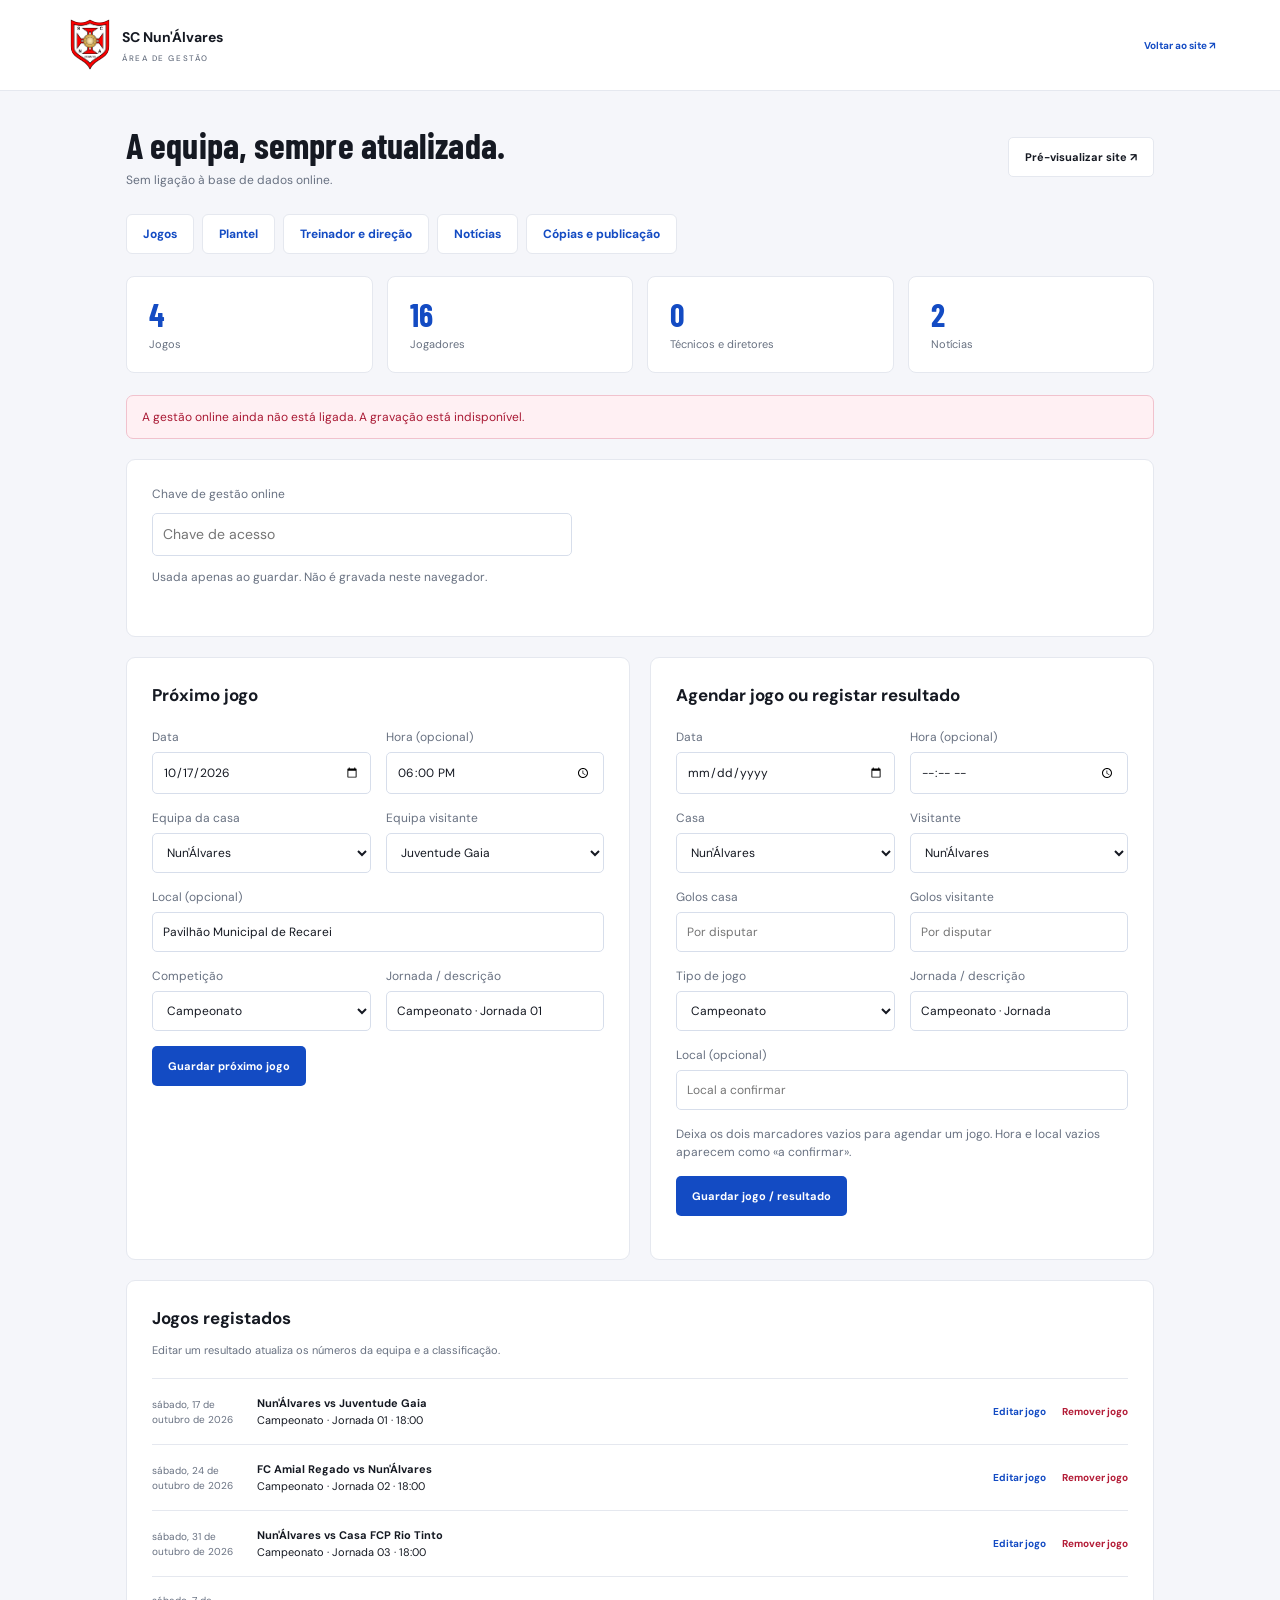
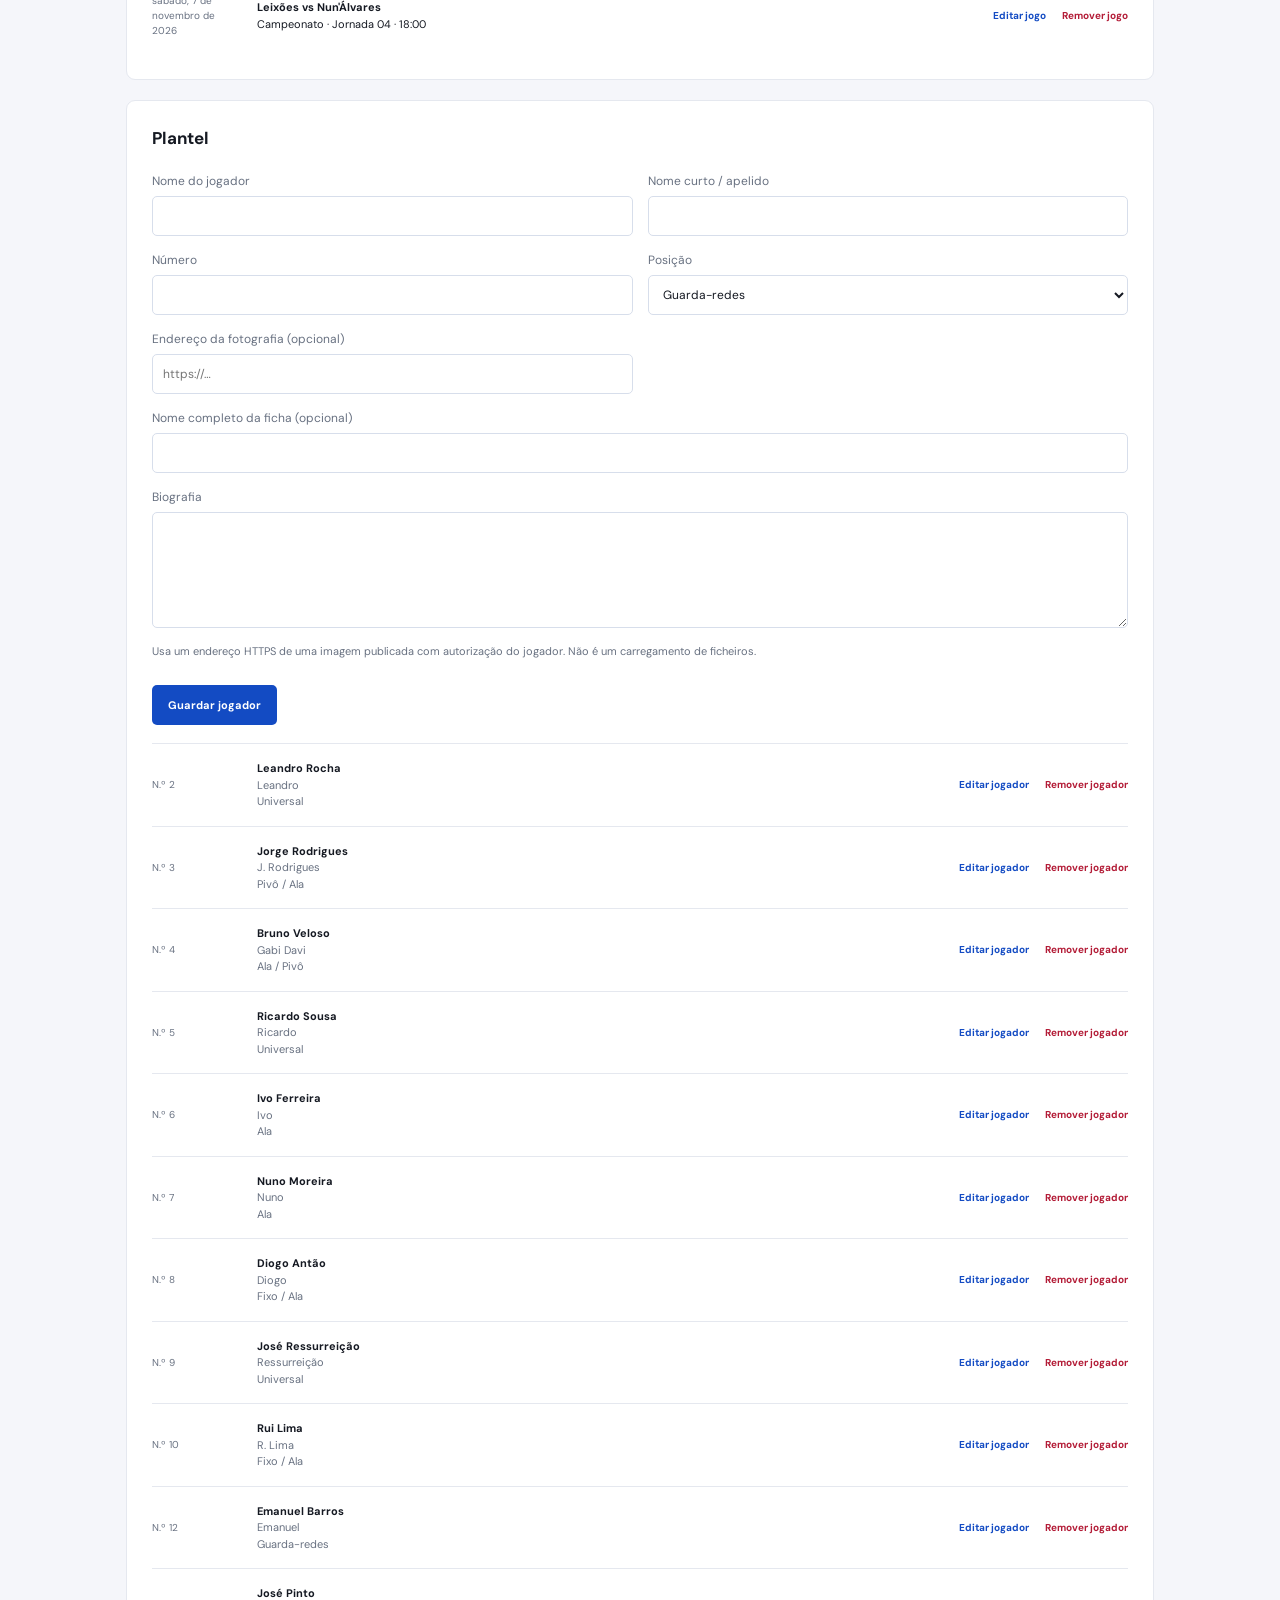
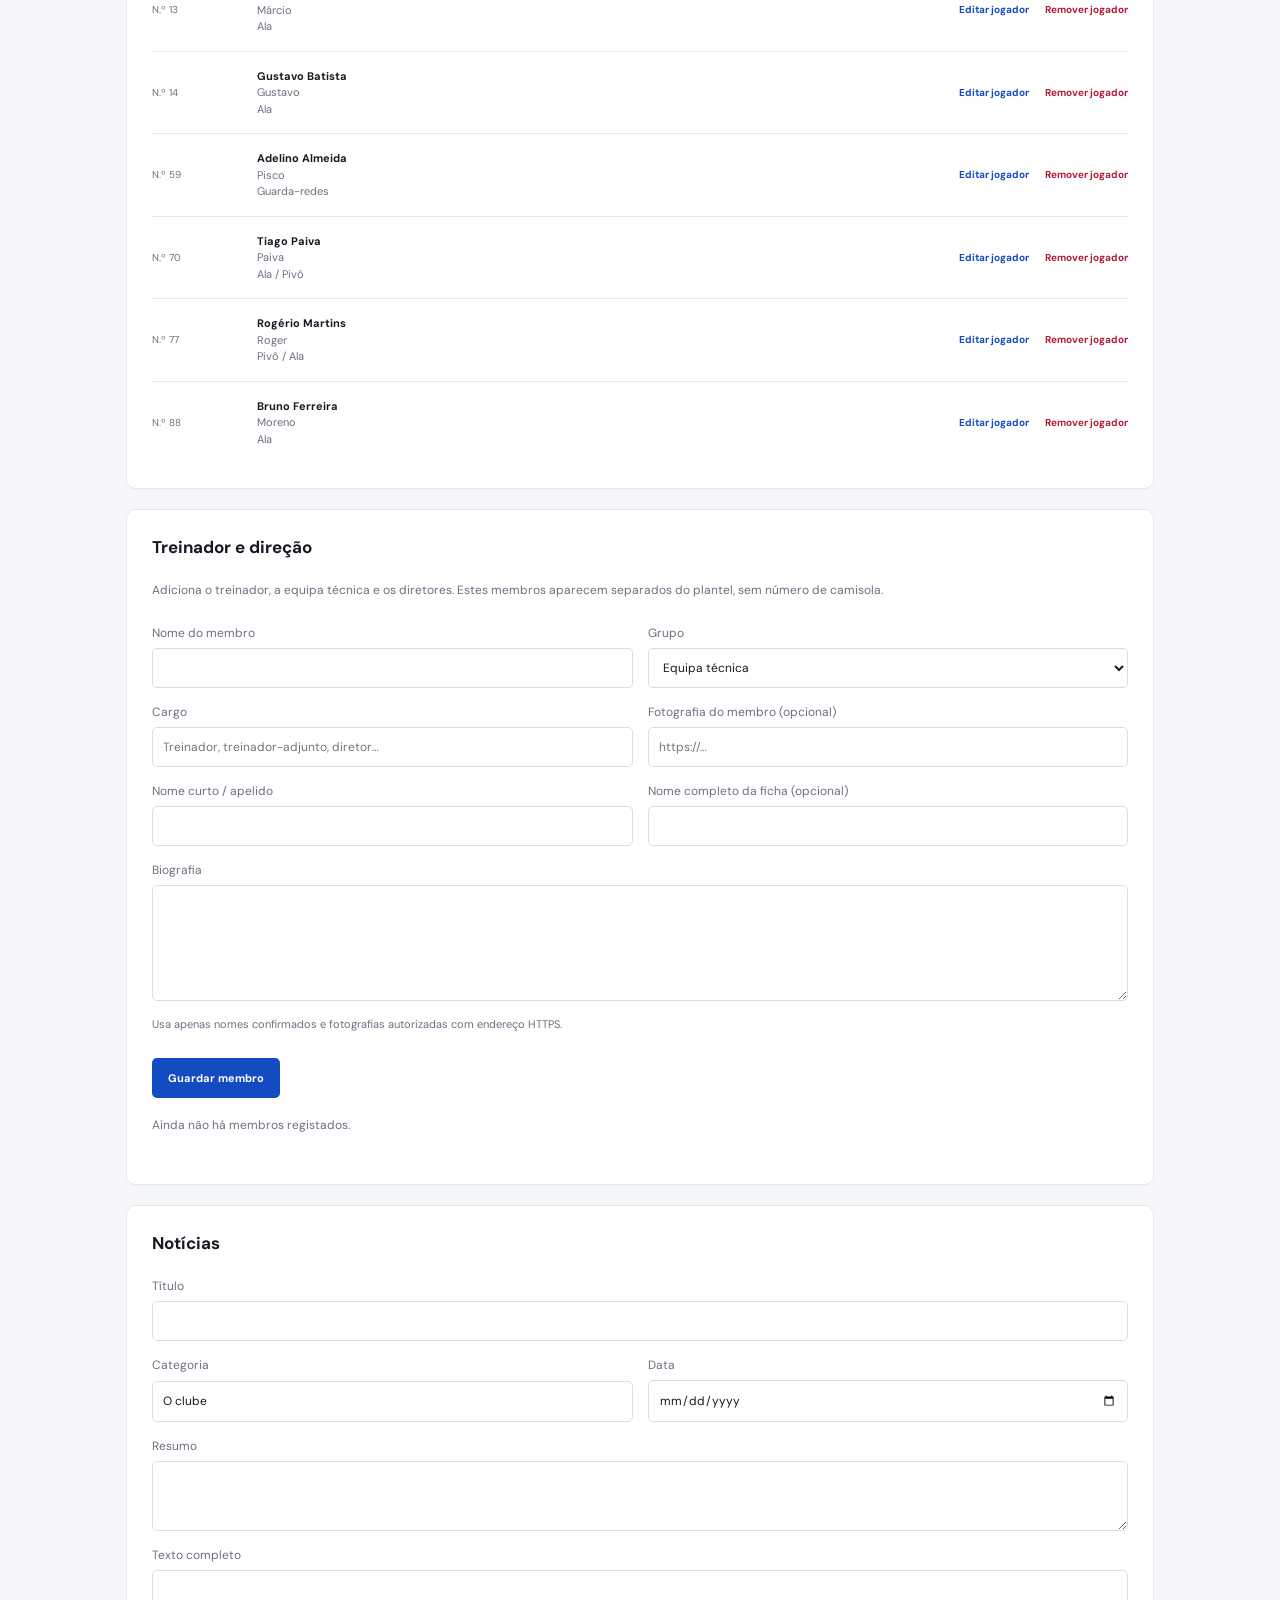
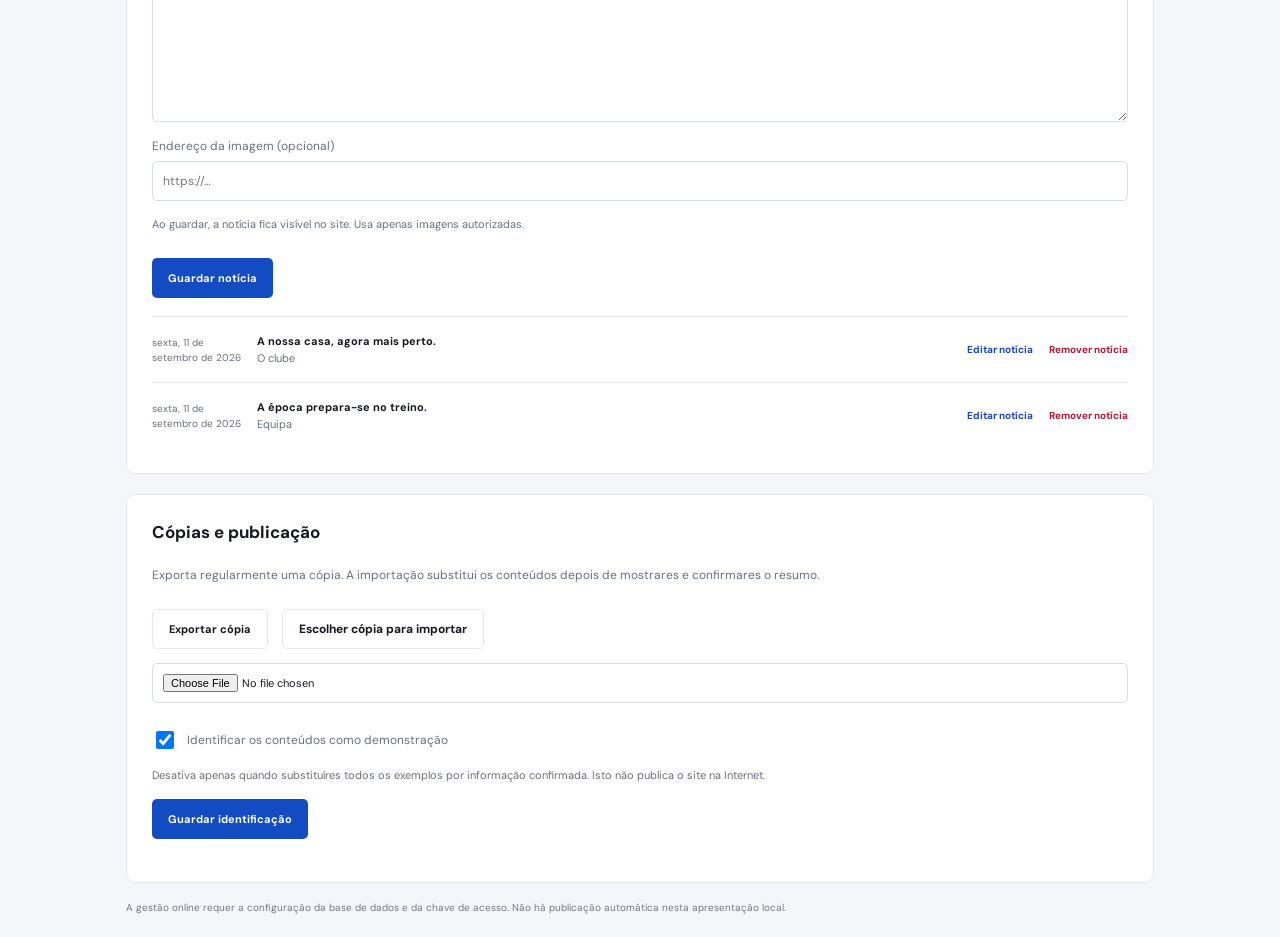
==== manage.html @ 427c1d12 "Use supplied official Nun'Alvares crest across the website" ====
<!doctype html>
<html lang="pt-PT">
<head><meta charset="utf-8"><meta name="viewport" content="width=device-width,initial-scale=1"><meta name="theme-color" content="#134bc3"><title>Gestão · SC Nun'Álvares</title><link rel="stylesheet" href="app.css"><link rel="stylesheet" href="admin-content.css"><script defer src="domain.js"></script><script defer src="data.js"></script><script defer src="admin-content.js"></script></head>
<body>
<header class="admin-header"><a class="brand" href="index.html"><img class="brand-emblem" src="emblema-nunalvares-oficial.png" width="700" height="946" alt=""><span>SC Nun'Álvares<small>ÁREA DE GESTÃO</small></span></a><a class="text-button" href="index.html">Voltar ao site ↗</a></header>
<main class="admin-main">
<div class="page-heading"><div><h1>A equipa, sempre atualizada.</h1><p id="mode-label">A carregar dados…</p></div><a class="button outline" href="index.html" target="_blank" rel="noopener">Pré-visualizar site ↗</a></div>
<nav class="admin-nav" aria-label="Secções da gestão"><a href="#games">Jogos</a><a href="#squad">Plantel</a><a href="#staff">Treinador e direção</a><a href="#news">Notícias</a><a href="#backups">Cópias e publicação</a></nav>
<div id="admin-summary" class="admin-summary" aria-label="Resumo dos conteúdos"></div>
<div id="status" role="status" hidden class="status-message"></div>
<button class="button outline" id="undo-change" hidden>Desfazer última alteração</button>
<div id="online-access" class="panel admin-card admin-wide" hidden><label for="admin-token">Chave de gestão online</label><input id="admin-token" type="password" autocomplete="off" placeholder="Chave de acesso"><p class="admin-lead">Usada apenas ao guardar. Não é gravada neste navegador.</p></div>
<div class="admin-grid" id="games">
<section class="panel admin-card"><h2>Próximo jogo</h2><form id="next-game-form">
<label>Data<input name="date" type="date" required></label><label>Hora (opcional)<input name="time" type="time"></label>
<label>Equipa da casa<select name="home" required></select></label><label>Equipa visitante<select name="away" required></select></label>
<label class="wide">Local (opcional)<input name="venue" maxlength="180" placeholder="Local a confirmar"></label>
<label>Competição<select name="kind"><option value="league">Campeonato</option><option value="friendly">Amigável</option><option value="training">Treino</option></select></label>
<label>Jornada / descrição<input name="competition" maxlength="120" required></label>
<button class="button wide" type="submit">Guardar próximo jogo</button>
</form></section>
<section class="panel admin-card"><h2 id="result-title">Agendar jogo ou registar resultado</h2><form id="result-form">
<label>Data<input name="date" type="date" required></label><label>Hora (opcional)<input name="time" type="time"></label>
<label>Casa<select name="home" required></select></label><label>Visitante<select name="away" required></select></label>
<label>Golos casa<input name="homeScore" type="number" min="0" max="999" step="1" placeholder="Por disputar"></label><label>Golos visitante<input name="awayScore" type="number" min="0" max="999" step="1" placeholder="Por disputar"></label>
<label>Tipo de jogo<select name="kind"><option value="league">Campeonato</option><option value="friendly">Amigável</option><option value="training">Treino</option></select></label>
<label>Jornada / descrição<input name="competition" value="Campeonato · Jornada" maxlength="120" required></label>
<label class="wide">Local (opcional)<input name="venue" maxlength="180" placeholder="Local a confirmar"></label>
<p class="wide admin-lead" style="margin:0">Deixa os dois marcadores vazios para agendar um jogo. Hora e local vazios aparecem como «a confirmar».</p>
<div class="wide"><button class="button" type="submit">Guardar jogo / resultado</button> <button class="text-button" id="cancel-edit" type="button" hidden>Cancelar edição</button></div>
</form></section>
</div>
<section class="panel admin-card admin-wide"><div class="card-head"><div><h2>Jogos registados</h2><p>Editar um resultado atualiza os números da equipa e a classificação.</p></div></div><div id="records"></div></section>
<section class="panel admin-card admin-wide" id="squad"><h2 id="player-title">Plantel</h2><form id="player-form"><label>Nome do jogador<input name="name" required maxlength="100"></label><label>Nome curto / apelido<input name="nickname" maxlength="100"></label><label>Número<input name="number" type="number" min="0" max="99" step="1" required></label><label>Posição<select name="position"><option>Guarda-redes</option><option>Fixo</option><option>Ala</option><option>Pivot</option><option>Universal</option><option>Fixo / Ala</option><option>Ala / Pivô</option><option>Pivô / Ala</option></select></label><label>Endereço da fotografia (opcional)<input name="photo" type="url" maxlength="2048" placeholder="https://…"></label><label class="wide">Nome completo da ficha (opcional)<input name="fullName" maxlength="100"></label><label class="wide">Biografia<textarea name="bio" rows="5" maxlength="15000"></textarea></label><p class="wide field-help">Usa um endereço HTTPS de uma imagem publicada com autorização do jogador. Não é um carregamento de ficheiros.</p><div class="wide form-actions"><button class="button" type="submit">Guardar jogador</button><button class="text-button" id="cancel-player" type="button" hidden>Cancelar edição</button></div></form><div id="player-records"></div></section>
<section class="panel admin-card admin-wide" id="staff"><h2 id="staff-title">Treinador e direção</h2><p class="admin-lead">Adiciona o treinador, a equipa técnica e os diretores. Estes membros aparecem separados do plantel, sem número de camisola.</p><form id="staff-form"><label>Nome do membro<input name="name" required maxlength="100"></label><label>Grupo<select name="group"><option value="technical">Equipa técnica</option><option value="directors">Direção</option></select></label><label>Cargo<input name="role" required maxlength="80" placeholder="Treinador, treinador-adjunto, diretor…"></label><label>Fotografia do membro (opcional)<input name="photo" type="url" maxlength="2048" placeholder="https://…"></label><label>Nome curto / apelido<input name="nickname" maxlength="100"></label><label>Nome completo da ficha (opcional)<input name="fullName" maxlength="100"></label><label class="wide">Biografia<textarea name="bio" rows="5" maxlength="15000"></textarea></label><p class="wide field-help">Usa apenas nomes confirmados e fotografias autorizadas com endereço HTTPS.</p><div class="wide form-actions"><button class="button" type="submit">Guardar membro</button><button class="text-button" id="cancel-staff" type="button" hidden>Cancelar edição</button></div></form><div id="staff-records"></div></section>
<section class="panel admin-card admin-wide" id="news"><h2 id="news-title">Notícias</h2><form id="news-form"><label class="wide">Título<input name="title" maxlength="160" required></label><label>Categoria<input name="category" maxlength="60" value="O clube" required></label><label>Data<input name="date" type="date" required></label><label class="wide">Resumo<textarea name="excerpt" rows="2" maxlength="400" required></textarea></label><label class="wide">Texto completo<textarea name="body" rows="7" maxlength="15000" required></textarea></label><label class="wide">Endereço da imagem (opcional)<input name="photo" type="url" maxlength="2048" placeholder="https://…"></label><p class="wide field-help">Ao guardar, a notícia fica visível no site. Usa apenas imagens autorizadas.</p><div class="wide form-actions"><button class="button" type="submit">Guardar notícia</button><button class="text-button" id="cancel-news" type="button" hidden>Cancelar edição</button></div></form><div id="news-records"></div></section>
<section class="panel admin-card admin-wide" id="backups"><h2>Cópias e publicação</h2><p class="admin-lead">Exporta regularmente uma cópia. A importação substitui os conteúdos depois de mostrares e confirmares o resumo.</p><div class="backup-actions"><button id="export-data" class="button outline">Exportar cópia</button><label class="button outline" for="import-data">Escolher cópia para importar</label><input id="import-data" type="file" accept=".json,application/json"></div><form id="settings-form"><label class="wide checkbox-field"><input name="demo" type="checkbox"> Identificar os conteúdos como demonstração</label><p class="wide field-help">Desativa apenas quando substituíres todos os exemplos por informação confirmada. Isto não publica o site na Internet.</p><button class="button" type="submit">Guardar identificação</button></form></section>
<p class="demo-note">A gestão online requer a configuração da base de dados e da chave de acesso. Não há publicação automática nesta apresentação local.</p>
</main>
<dialog id="confirm-dialog" aria-labelledby="confirm-title"><h2 id="confirm-title" class="dialog-title">Confirmar alteração</h2><p id="confirm-description" class="dialog-body"></p><div class="form-actions"><button class="button outline" id="confirm-cancel">Cancelar</button><button class="button red" id="confirm-accept">Confirmar</button></div></dialog>
</body></html>
---- app.css ----
@import url('https://fonts.googleapis.com/css2?family=Barlow+Condensed:wght@600;700;800&family=DM+Sans:wght@400;500;600;700&display=swap');
:root{--blue:#134bc3;--blue-dark:#0b3185;--red:#da243f;--black:#151922;--muted:#687181;--line:#e5e8ef;--bg:#f5f6fa;--white:#fff;--font:'DM Sans',Arial,sans-serif;--display:'Barlow Condensed','Arial Narrow',Impact,sans-serif}
*{box-sizing:border-box}body{margin:0;color:var(--black);background:var(--bg);font:14px/1.5 var(--font)}button,input,select,textarea{font:inherit}a{color:inherit;text-decoration:none}button{cursor:pointer;border:0}button:disabled{cursor:wait;opacity:.6}button:focus-visible,a:focus-visible,input:focus-visible,select:focus-visible,textarea:focus-visible,summary:focus-visible{outline:3px solid #5d92ff;outline-offset:4px}svg.icon{width:20px;height:20px;stroke:currentColor;stroke-width:1.65;fill:none;stroke-linecap:round;stroke-linejoin:round;flex:none}[data-icon]{display:inline-flex;vertical-align:middle}h1,h2,h3,p{margin:0}small{font-size:11px}[hidden]{display:none!important}.skip-link{position:fixed;top:-80px;left:20px;background:white;color:var(--blue);padding:15px;z-index:99}.skip-link:focus{top:12px}
.sidebar{width:225px;position:fixed;inset:0 auto 0 0;background:#101723;color:#aeb8cb;z-index:30;padding:30px 18px 20px;display:flex;flex-direction:column}.brand{display:flex;align-items:center;gap:12px;color:#fff;font-size:14px;font-weight:700;padding:0 6px}.brand small{display:block;font-size:8px;letter-spacing:1.55px;margin-top:4px;font-weight:500;color:#aeb8cb}.club-mark{display:flex;align-items:center;justify-content:center;position:relative;background:var(--blue);font:700 26px var(--display);color:#fff;width:43px;height:49px;border-radius:6px 6px 16px 6px;flex:none;letter-spacing:-1px}.club-mark>span{color:#ff4056;font-size:34px;position:absolute;bottom:-3px;right:4px}.sidebar-rule{height:1px;background:#29303e;margin:32px 7px 28px}.nav-caption,.eyebrow{font-size:10px;letter-spacing:1.7px;font-weight:700}.nav-caption{color:#77849a;padding-left:14px;margin-bottom:13px}.main-nav{display:grid;gap:5px}.main-nav a{display:flex;align-items:center;gap:13px;padding:12px 14px;border-radius:7px;font-size:12px;font-weight:500;position:relative}.main-nav a:hover{background:#202b3f;color:#fff}.main-nav a[aria-current=page]{background:#1b2c4f;color:#fff}.main-nav a[aria-current=page]:before{content:'';position:absolute;left:-18px;top:12px;bottom:12px;width:3px;background:#ef3650;border-radius:0 3px 3px 0}.main-nav a[aria-current=page] svg{color:#78a5ff}.season-block{border:1px solid #2c3545;border-radius:8px;margin:34px 7px 24px;padding:19px 17px;background:linear-gradient(130deg,#1d2a40,#121b2b)}.season-block .eyebrow{font-size:8px;letter-spacing:1px;color:#9eacc5}.season-block strong{display:block;color:#fff;font:700 37px var(--display);letter-spacing:1px;margin:6px 0}.season-block strong span{color:#e8304a}.season-status{font-size:10px;color:#a4b4cc}.sidebar-bottom{margin-top:auto;padding:0 12px}.sidebar-bottom a{display:flex;align-items:center;gap:10px;font-size:11px;color:#c0c9d8}.sidebar-bottom a>span:last-child{margin-left:auto}.sidebar-bottom small{display:block;margin-top:24px;color:#909aad;font-size:9px}.page-shell{margin-left:225px;min-width:0}.topbar{height:74px;background:#fff;border-bottom:1px solid var(--line);padding:0 36px;display:flex;justify-content:space-between;align-items:center;gap:12px}.topbar-left,.topbar-right{display:flex;align-items:center;gap:18px}.breadcrumb{color:var(--muted);font-size:11px}.breadcrumb>span{padding:0 12px;color:#8a96a8}.breadcrumb b{font-weight:500;color:var(--black)}.preview-pill{font-size:8px;letter-spacing:1px;color:#747d8e}.avatar{border-radius:50%;background:#f0f3fa;width:31px;height:31px;display:grid;place-items:center;color:var(--blue);font-size:10px;font-weight:700}.icon-button{height:36px;width:36px;display:inline-grid;place-items:center;background:transparent;color:var(--black);border-radius:6px}.icon-button:hover{background:#edf1f8}.mobile-menu{display:none}main{max-width:1600px;margin:0 auto;padding:30px 36px 22px;min-height:calc(100vh - 151px)}.page-heading{display:flex;justify-content:space-between;align-items:center;margin-bottom:25px;gap:16px}.page-heading h1{font:700 36px/1.1 var(--display);letter-spacing:.1px;margin-bottom:6px}.page-heading p{color:var(--muted);font-size:12px}.season-badge{font-size:10px;background:#fff;border:1px solid var(--line);border-radius:5px;padding:9px 12px;display:flex;gap:8px;align-items:center;white-space:nowrap}.season-badge svg{width:14px;height:14px}.button{display:inline-flex;align-items:center;justify-content:center;gap:12px;min-height:40px;padding:10px 16px;border-radius:5px;font-size:11px;font-weight:700;background:var(--blue);color:white}.button:hover{background:#0a399f}.button.red{background:var(--red)}.button.red:hover{background:#b91631}.button.white{background:#fff;color:var(--blue)}.button.outline{background:#fff;color:var(--black);border:1px solid var(--line)}.button svg{width:16px;height:16px}.text-button{font-size:10px;font-weight:700;display:inline-flex;align-items:center;gap:7px;color:var(--blue);background:transparent;padding:5px 0}.text-button:hover{text-decoration:underline}.text-button svg{width:14px;height:14px}
.hero-grid{display:grid;grid-template-columns:minmax(0,1.65fr) minmax(275px,1fr);gap:22px}.hero{position:relative;background:var(--blue);border-radius:10px;color:white;min-height:318px;overflow:hidden;isolation:isolate;padding:29px 30px;display:flex;flex-direction:column;align-items:flex-start;justify-content:space-between}.hero:after{content:'';width:145px;height:370px;background:#ffffff06;transform:rotate(27deg);position:absolute;top:-30px;right:125px;z-index:-1}.hero-label{display:flex;align-items:center;gap:7px;font-size:8px;letter-spacing:1.5px;color:#e1eaff}.hero-label:before{content:'';display:block;height:5px;width:5px;border-radius:50%;background:#fff}.hero h2{font:800 clamp(44px,4.5vw,65px)/.97 var(--display);letter-spacing:.3px;text-transform:uppercase;margin:22px 0 11px;max-width:380px}.hero p{font-size:11px;line-height:1.7;color:#d8e6ff;max-width:225px;margin-bottom:23px}.hero img{position:absolute;right:-82px;bottom:-4px;width:70%;max-width:450px;z-index:-1;opacity:.97}.hero-bottom{width:100%;display:flex;align-items:end;justify-content:space-between}.hero-bottom>span{font-size:9px;letter-spacing:3px;color:#cadcff}.panel{background:#fff;border:1px solid var(--line);border-radius:9px;min-width:0;overflow:hidden}.panel-header{display:flex;align-items:center;justify-content:space-between;padding:20px 22px 14px;gap:10px}.panel-header h2{font-size:13px;font-weight:700}.panel-header .eyebrow{font-size:9px}.match-panel{display:flex;flex-direction:column;border-top:3px solid var(--red)}.match-label{color:var(--red);font-size:9px;font-weight:700;letter-spacing:1.1px;display:flex;gap:7px;align-items:center}.match-label:before{content:'';display:block;width:5px;height:5px;background:var(--red);border-radius:50%}.tag{border-radius:4px;background:#f3f5fa;font-size:9px;color:#677184;padding:4px 7px;white-space:nowrap}.tag.red{background:#fff0f2;color:#b92138}.match-date{text-align:center;font-size:11px;color:#717c8f;margin:7px 0 15px}.match-sides{display:grid;grid-template-columns:1fr 50px 1fr;gap:7px;text-align:center;padding:0 18px;align-items:center}.team-badge{display:inline-grid;place-items:center;width:47px;height:53px;border-radius:7px 7px 19px 7px;background:#eef3ff;color:var(--blue);font:700 20px var(--display);margin-bottom:9px;border:1px solid #dce5fa}.team-badge.own{background:var(--blue);color:white;border:0;border-bottom:4px solid var(--red)}.team-name{display:block;font-size:11px;font-weight:700;line-height:1.4;min-height:30px}.team-side{font-size:8px;color:#747f92;letter-spacing:1px}.kickoff strong{font:600 29px var(--display)}.kickoff small{display:block;font-size:8px;color:#747f92;letter-spacing:1px}.venue{display:flex;align-items:center;justify-content:center;gap:5px;font-size:9px;color:var(--muted);margin:15px 10px}.venue svg{width:12px;height:12px}.match-action{display:block;text-align:center;padding:11px;background:#f9fafc;border-top:1px solid var(--line);font-size:10px;font-weight:700;color:var(--blue);margin-top:auto}.match-action:hover{background:#edf3ff}
.stat-grid{display:grid;grid-template-columns:repeat(4,minmax(0,1fr));gap:16px;margin:22px 0}.stat{display:flex;align-items:center;gap:14px;padding:18px 20px;background:white;border:1px solid var(--line);border-radius:8px}.stat-icon{width:36px;height:36px;border-radius:8px;background:#eef3ff;display:grid;place-items:center;color:var(--blue)}.stat:last-child .stat-icon{color:var(--red);background:#fff0f3}.stat b{font:600 27px/1 var(--display)}.stat small{display:block;color:var(--muted);font-size:10px;margin-top:5px}.overview-grid{display:grid;grid-template-columns:minmax(0,1.25fr) minmax(300px,1fr);gap:22px}.fixture-row{display:grid;grid-template-columns:44px 1fr auto;align-items:center;gap:15px;margin:0 22px;padding:16px 0;border-top:1px solid #edf0f5}.date-tile{background:#f5f7fb;border-radius:5px;text-align:center;padding:5px 0}.date-tile b{display:block;font:600 21px/1.1 var(--display)}.date-tile small{font-size:8px;color:var(--muted);text-transform:uppercase}.fixture-title{font-size:11px;font-weight:700;line-height:1.5}.fixture-meta{color:var(--muted);font-size:9px;margin-top:4px}.fixture-score{font:600 21px var(--display);white-space:nowrap}.fixture-arrow{color:var(--muted);background:transparent;border-radius:4px;min-height:32px;min-width:28px}.fixture-arrow:hover{color:var(--blue);background:#edf3ff}.panel-note{padding:10px 22px 16px;font-size:9px;color:#707b8f}.table-wrap{overflow:auto;max-width:100%}table{border-collapse:collapse;width:100%;white-space:nowrap;font-size:11px;text-align:center}th{font-size:8px;letter-spacing:.8px;color:#707a8b;background:#fbfcfe;font-weight:600;padding:10px}td{padding:13px 10px;border-top:1px solid #edf0f5}td:first-child,th:first-child{padding-left:22px;width:45px}td:last-child,th:last-child{padding-right:22px}td:nth-child(2),th:nth-child(2){text-align:left}td:nth-child(2){font-weight:500;white-space:normal;min-width:155px}tr.own-row{background:#edf3ff;color:#123f9c}.own-row td:first-child{box-shadow:inset 3px 0 var(--blue)}.points{font-weight:700}.standings-full table{min-width:640px}.rank-note{font-size:10px;color:var(--muted);padding:18px 22px;border-top:1px solid var(--line)}.lower-grid{margin-top:22px;display:grid;grid-template-columns:1.25fr 1fr;gap:22px}.training-card{background:#151d2c;color:white;display:flex;justify-content:space-between;align-items:center;padding:23px;border-radius:9px;gap:20px}.training-card .eyebrow{color:#9eacc4;font-size:8px}.training-card h2{font:600 25px var(--display);margin:6px 0 3px}.training-card p{font-size:10px;color:#b5bfd0}.training-card a{color:#fff;flex:none}.social-card{background:#fff;border:1px solid var(--line);border-radius:9px;padding:21px;display:flex;align-items:center;justify-content:space-between;gap:10px}.social-card h2{font-size:12px;margin-bottom:5px}.social-card p{font-size:10px;color:var(--muted)}.social-links{display:flex;gap:7px}.social-links a{width:33px;height:33px;background:#f1f4fa;display:grid;place-items:center;border-radius:50%;font-weight:700;color:var(--blue)}.social-links a:hover{background:var(--blue);color:white}.demo-note{font-size:10px;color:#707b8f;padding:17px 0 0}.site-footer{margin:0 36px;border-top:1px solid var(--line);display:flex;gap:16px;justify-content:space-between;padding:23px 0;font-size:9px;color:#737e90}.footer-year{margin-left:8px}
.toolbar{display:flex;align-items:center;justify-content:space-between;gap:15px;margin-bottom:20px;flex-wrap:wrap}.filter-tabs{display:flex;gap:4px;background:#e9edf5;border-radius:7px;padding:4px}.filter-tabs button{color:#667187;font-size:11px;padding:8px 13px;background:transparent;border-radius:5px}.filter-tabs button[aria-pressed=true]{background:#fff;color:var(--blue);box-shadow:0 2px 5px #21365a0d;font-weight:700}.search-field{border:1px solid var(--line);border-radius:6px;background:#fff;padding:9px 12px;min-width:200px;color:var(--black)}.search-field::placeholder{color:#78869b}.game-list{display:grid;gap:12px}.game-list .fixture-row{border:1px solid var(--line);background:#fff;border-radius:8px;margin:0;padding:20px 22px;grid-template-columns:45px 1fr auto 30px}.empty-state{padding:45px 25px;text-align:center;color:var(--muted)}.empty-state .icon{width:32px;height:32px;margin-bottom:12px;color:#8295b7}.empty-state h2,.empty-state h3{font-size:15px;color:var(--black);margin-bottom:8px}.empty-state p{font-size:12px;max-width:420px;margin:auto}.empty-state .button{margin-top:20px}.content-grid{display:grid;grid-template-columns:1.4fr 1fr;gap:22px}.story-panel{padding:30px}.story-panel h2{font:700 40px/1.1 var(--display);margin:12px 0 18px}.story-panel p{color:var(--muted);font-size:13px;margin-bottom:15px;line-height:1.8}.club-stripe{height:7px;background:linear-gradient(90deg,var(--blue) 0 45%,white 45% 65%,var(--red) 65% 85%,#151922 85%)}.schedule-item{display:flex;justify-content:space-between;padding:20px 22px;border-top:1px solid var(--line)}.schedule-item b{font:600 25px var(--display);color:var(--blue)}.schedule-item span{font-size:12px}.schedule-item small{display:block;color:var(--muted);margin-top:3px}.partner-grid{display:grid;grid-template-columns:repeat(4,1fr);gap:12px;margin-top:18px}.partner{border:1px solid var(--line);border-radius:7px;background:#fff;padding:26px 14px;text-align:center;font-size:12px;font-weight:700;color:#626d80}.section-title{font-size:17px;margin:32px 0 10px}.news-grid,.players-grid{display:grid;grid-template-columns:repeat(3,1fr);gap:18px}.news-card{padding:23px;display:flex;flex-direction:column;align-items:start}.news-card h2{font:600 27px/1.15 var(--display);margin:17px 0 10px}.news-card p{font-size:12px;color:var(--muted);margin-bottom:25px}.news-card .text-button{margin-top:auto}.news-card time{font-size:9px;color:var(--muted);margin-top:15px}.player-card{padding:25px;background:white;border:1px solid var(--line);border-radius:8px}.player-number{display:block;color:var(--blue);font:700 62px var(--display);border-bottom:3px solid var(--red);margin-bottom:15px}.player-card h2{font-size:16px}.player-card p{color:var(--muted);font-size:11px;margin-top:5px}.position-list{display:grid;grid-template-columns:repeat(4,1fr);gap:12px}.position{border:1px solid var(--line);border-radius:7px;background:#fff;padding:21px}.position b{font:600 22px var(--display)}.position span{display:block;font-size:10px;color:var(--muted);margin-top:8px}
dialog{border:0;border-radius:12px;padding:35px;width:min(540px,calc(100% - 32px));box-shadow:0 20px 80px #081f5540;color:var(--black)}dialog::backdrop{background:#09132a99;backdrop-filter:blur(3px)}.dialog-close{position:absolute;right:13px;top:12px;font-size:25px}.dialog-eyebrow{color:var(--red);font-size:10px;letter-spacing:1px;margin-top:7px}.dialog-title{font:600 35px/1.1 var(--display);margin:16px 0}.dialog-body{font-size:13px;color:var(--muted);line-height:1.8;white-space:pre-line}.dialog-meta{margin:24px 0;display:grid;gap:9px;color:var(--muted);font-size:12px}.toast{position:fixed;bottom:25px;left:50%;transform:translateX(-50%);background:#151922;color:#fff;box-shadow:0 6px 30px #0003;padding:12px 20px;border-radius:7px;z-index:100;font-size:12px;max-width:90vw}.loading{color:var(--muted);padding:40px}.menu-backdrop{position:fixed;inset:0;background:#06152b88;z-index:25}
.admin-header{background:white;border-bottom:1px solid var(--line);padding:18px 5vw;display:flex;align-items:center;justify-content:space-between}.admin-header .brand{color:var(--black)}.admin-main{max-width:1100px;padding-top:34px}.admin-lead{font-size:12px;color:var(--muted);margin:12px 0 25px}.admin-grid{display:grid;grid-template-columns:1fr 1fr;gap:20px}.admin-card{padding:25px}.admin-card h2{font-size:17px;margin-bottom:20px}.admin-card form{display:grid;grid-template-columns:1fr 1fr;gap:15px}.admin-card label{font-size:10px;color:var(--muted);display:grid;gap:6px}.admin-card input,.admin-card select{width:100%;min-width:0;padding:10px;border:1px solid #d7deeb;border-radius:5px;background:white;color:var(--black)}.admin-card .wide{grid-column:1/-1}.admin-card button[type=submit]{justify-self:start}.admin-wide{margin-top:20px}.card-head{display:flex;justify-content:space-between;gap:20px;align-items:start}.card-head p{font-size:11px;color:var(--muted);margin-top:-10px;margin-bottom:20px}.record{display:grid;grid-template-columns:90px 1fr auto;gap:15px;align-items:center;border-top:1px solid var(--line);padding:16px 0;font-size:11px}.record-date{color:var(--muted);font-size:10px}.delete-record{padding:8px 10px;border-radius:4px;color:#b31c37;background:#fff0f3;font-size:10px}.status-message{padding:12px 15px;border:1px solid #cad9f7;background:#edf3ff;color:#123f9c;border-radius:7px;font-size:12px;margin-bottom:20px}.status-message.error{background:#fff0f3;border-color:#f1c2cd;color:#a91934}
@media(min-width:1650px){.hero h2{font-size:76px}.hero{min-height:345px}}
@media(max-width:1180px){.sidebar{width:204px;padding-left:14px;padding-right:14px}.page-shell{margin-left:204px}main{padding:25px}.topbar{padding:0 25px}.site-footer{margin:0 25px}.hero-grid{gap:17px;grid-template-columns:minmax(0,1.4fr) minmax(265px,1fr)}.hero{padding:25px}.hero h2{font-size:52px}.hero img{width:79%;right:-94px;bottom:10px;opacity:.65}.overview-grid,.lower-grid{grid-template-columns:1fr 1fr;gap:17px}.stat{padding:15px 12px;gap:10px}.stat-icon{width:29px;height:29px}.hero-bottom>span{display:none}.training-card{padding:19px;gap:10px}.training-card h2{font-size:22px}.social-card{flex-wrap:wrap}.brand{gap:8px;font-size:12px}.partner-grid{grid-template-columns:repeat(3,1fr)}}
@media(max-width:980px){.hero-grid{grid-template-columns:1fr}.hero{min-height:290px}.hero h2{font-size:60px}.hero img{opacity:1;right:0;width:58%;max-width:400px;bottom:-15px}.hero-bottom>span{display:inline}.match-panel .match-sides{max-width:480px;width:100%;margin:0 auto}.match-panel .team-name{min-height:0}.match-panel .match-date{margin-top:0}.overview-grid,.lower-grid{grid-template-columns:1fr}.stat-grid{grid-template-columns:repeat(2,1fr)}.match-sides{grid-template-columns:1fr 70px 1fr}.news-grid,.players-grid{grid-template-columns:1fr 1fr}.position-list{grid-template-columns:1fr 1fr}.content-grid{grid-template-columns:1fr}.site-footer>span:nth-child(2){display:none}}
@media(max-width:720px){.sidebar{transform:translateX(-100%);transition:transform .18s ease;width:245px;padding:25px 20px}.sidebar.is-open{transform:translateX(0)}.page-shell{margin-left:0}.mobile-menu{display:inline-grid}.topbar{height:62px;padding:0 16px}.topbar-left{gap:8px}.topbar-right{gap:10px}.breadcrumb{font-size:10px}.breadcrumb>span{padding:0 6px}.preview-pill{font-size:6px;letter-spacing:.5px;max-width:80px;text-align:right}.avatar{width:28px;height:28px}.page-heading{margin-bottom:20px}.page-heading h1{font-size:31px}.page-heading p{font-size:11px;max-width:225px}.season-badge{padding:8px;font-size:9px}main{padding:24px 16px}.hero{min-height:300px;padding:25px}.hero h2{font-size:57px;max-width:230px;position:relative}.hero img{width:280px;right:-110px;bottom:4px;opacity:.63}.hero p{font-size:11px;max-width:215px}.hero-bottom>span{font-size:7px;letter-spacing:2px}.hero-label{font-size:7px;letter-spacing:1.2px}.hero-grid{gap:16px}.stat-grid{gap:10px;margin:16px 0}.stat{padding:15px}.stat b{font-size:25px}.stat small{font-size:9px}.overview-grid,.lower-grid{gap:16px}.panel-header{padding:18px 18px 13px}.fixture-row{margin:0 18px;gap:12px}.fixture-title{font-size:10px}.fixture-meta{font-size:9px}.training-card{padding:21px}.site-footer{margin:0 16px;padding:20px 0;font-size:8px}.news-grid,.players-grid{grid-template-columns:1fr}.toolbar{align-items:stretch;gap:12px}.filter-tabs{width:100%;overflow:auto}.filter-tabs button{flex:1;font-size:10px;white-space:nowrap;padding:9px 10px}.search-field{width:100%}.game-list .fixture-row{padding:17px 14px;grid-template-columns:38px 1fr auto 22px;gap:10px}.game-list .fixture-title{font-size:11px}.fixture-score{font-size:18px}.partner-grid{grid-template-columns:1fr 1fr}.story-panel{padding:25px}.story-panel h2{font-size:34px}.admin-header{padding:17px}.admin-grid{grid-template-columns:1fr}.admin-main{padding:25px 16px}.admin-card{padding:20px}.card-head{flex-wrap:wrap}.record{grid-template-columns:1fr auto;gap:8px}.record-date{grid-column:1/-1}.admin-header .brand{font-size:12px}.admin-header>a:last-child{font-size:10px}}
@media(prefers-reduced-motion:reduce){*,*:before,*:after{scroll-behavior:auto!important;transition:none!important}}
@media(max-width:720px){.hero>div:first-child{width:100%}.hero h2{font-size:44px;max-width:none;line-height:1.02}.hero img{opacity:.35}.hero{min-height:305px}.sidebar{overflow-y:auto}.season-block{flex-shrink:0}}
 .sr-only{position:absolute;width:1px;height:1px;padding:0;margin:-1px;overflow:hidden;clip:rect(0,0,0,0);white-space:nowrap;border:0}
.content-photo{display:block;width:100%;aspect-ratio:4/3;object-fit:cover;border-radius:6px;background:#edf3ff;margin-bottom:18px}.player-card .content-photo{aspect-ratio:4/5}.news-card .content-photo{aspect-ratio:16/9;object-fit:contain;background:#f6f6f6}.news-image-link{display:block}.news-image-link .content-photo{aspect-ratio:auto;height:auto;object-fit:contain}.news-image-link:focus-visible{outline:3px solid var(--red);outline-offset:4px}
.staff-section{margin-top:32px}.staff-section .section-title{margin-bottom:8px}.staff-section>.admin-lead{margin-bottom:18px}.staff-card{border-top:4px solid var(--blue)}.staff-card.directors{border-top-color:var(--red,#c82240)}.staff-card h3{font-size:20px;margin:18px 0 0;overflow-wrap:anywhere}.staff-card .tag{white-space:normal;line-height:1.5}.staff-pending{padding:24px;display:flex;align-items:center;gap:18px}.staff-pending h3{font-size:18px;margin:0 0 7px}.staff-pending p{font-size:12px;color:var(--muted);margin:0}
.team-badge{position:relative;flex:none}
.team-badge.has-crest{width:64px;height:64px;background:transparent;border:0;border-radius:0}
.team-badge.has-crest .badge-initials{visibility:hidden}
.team-badge img{position:absolute;inset:0;width:100%;height:100%;object-fit:contain}
.team-badge.badge-small{width:28px;height:28px;margin:0;font-size:12px;border-radius:4px}
.team-badge.badge-detail{width:42px;height:42px;margin:0;font-size:18px}
.team-label{display:inline-flex;align-items:center;gap:9px;min-width:0;vertical-align:middle}
.team-label>span:last-child{min-width:0;overflow-wrap:anywhere}
.fixture-title{display:flex;align-items:center;flex-wrap:wrap;gap:6px 9px}
.fixture-row>div:nth-child(2){min-width:0}
.fixture-separator{color:var(--muted);font-weight:400}
.dialog-title .team-label{display:flex}
.dialog-versus{display:block;font-size:18px;color:var(--muted);margin:8px 0 8px 51px}
@media(max-width:720px){.fixture-title{display:grid;gap:5px}.fixture-separator{display:none}.fixture-title .team-label{gap:6px}.fixture-title .badge-small{width:25px;height:25px}.game-list .fixture-row{gap:8px}}
.partner{display:flex;flex-direction:column;align-items:center;justify-content:center;gap:16px;padding:22px 18px;min-width:0;min-height:174px}
.partner-logo{display:block;width:100%;height:110px;object-fit:contain}
.partner>span{line-height:1.4}
@media(max-width:720px){.partner{padding:18px 12px;min-height:152px;gap:12px}.partner-logo{height:90px}}
.venue-location{line-height:1.6;overflow-wrap:anywhere}
.season-association{display:flex;align-items:center;gap:10px;margin-top:10px;min-width:0}
.season-association .association-emblem{display:block;width:40px;height:auto;object-fit:contain;flex:none}
.season-association .season-status{min-width:0;line-height:1.5}
.season-association a.season-status{text-decoration:underline;text-underline-offset:3px;display:inline-flex;align-items:center;min-height:44px}
.season-association a.season-status:hover{color:#fff}
.season-association a.season-status:focus-visible{outline:2px solid #78a5ff;outline-offset:4px;border-radius:2px}
.venue-name{color:inherit}
.fixture-venue{font-size:11px;color:var(--muted);margin-top:4px}
.venue-map-link{display:inline-flex;align-items:center;justify-content:center;width:36px;height:36px;margin-left:4px;vertical-align:middle;border-radius:6px;color:var(--blue);background:transparent;text-decoration:none}
.venue-map-link:hover{color:#0a399f;background:transparent}
.venue-map-link:focus-visible{outline:2px solid var(--blue);outline-offset:2px}
.venue-map-link .icon,.venue .venue-map-link .icon{width:18px;height:18px}
.match-panel>.venue{font-size:11px;text-align:center}
@media(max-width:720px){.venue-map-link{width:44px;height:44px}}
.featured-news{margin-top:24px;border-top:3px solid var(--red)}
.featured-news-content{display:grid;grid-template-columns:210px minmax(0,1fr);gap:28px;padding:6px 24px 24px;align-items:center}
.featured-news-image{display:block;padding:0;background:#f7f7f7;border-radius:7px;overflow:hidden;width:100%}
.featured-news-image .content-photo{aspect-ratio:2/3;object-fit:contain;margin:0;background:transparent}
.featured-news-copy{min-width:0}.featured-news-copy h3{font:700 32px/1.12 var(--display);margin:13px 0;overflow-wrap:anywhere}
.featured-news-copy>p{font-size:13px;color:var(--muted);line-height:1.8;margin:12px 0}
.featured-news-copy .featured-news-date{display:flex;align-items:center;gap:8px;color:var(--black);font-weight:600}
.featured-news-copy .button{margin-top:10px;background:#bb1c32;color:#fff}.featured-news-copy .button:hover{background:#991327}
.featured-news-content.without-image{grid-template-columns:1fr}
@media(max-width:720px){.featured-news-content{grid-template-columns:1fr;gap:20px;padding:4px 18px 20px}.featured-news-image{max-width:250px;justify-self:center}.featured-news-copy h3{font-size:29px}.featured-news .panel-header{gap:12px;flex-wrap:wrap}}
.brand-emblem{display:block;width:40px;height:54px;object-fit:contain;flex:none;border-radius:2px}.avatar.club-emblem{width:29px;height:39px;object-fit:contain;border-radius:2px;background:transparent}
img[src="emblema-nunalvares-oficial.png"]{mask-image:url("emblema-recorte.svg");mask-size:contain;mask-repeat:no-repeat;mask-position:center}
.profile-button{margin-top:20px;min-height:44px}.player-card{display:flex;flex-direction:column}.player-card .profile-button{align-self:flex-start;margin-top:auto;padding-top:20px}
dialog:has(.profile-details){width:min(820px,calc(100% - 32px))}.profile-details h3{font:700 24px var(--display);margin:22px 0 12px}.profile-nickname{color:var(--muted);margin-bottom:18px}.profile-facts{display:grid;grid-template-columns:repeat(2,minmax(0,1fr));gap:12px;margin:24px 0}.profile-facts>div{padding:13px 15px;background:#f8f5f5;border-left:3px solid var(--red);border-radius:5px}.profile-facts dt{font-size:10px;color:var(--muted);margin-bottom:5px}.profile-facts dd{margin:0;font-weight:600;overflow-wrap:anywhere}
.profile-stats{display:grid;grid-template-columns:repeat(4,minmax(0,1fr));gap:10px;margin:24px 0}.profile-stats>div{border:1px solid var(--line);border-radius:6px;padding:13px 8px;text-align:center}.profile-stats b{display:block;font:700 28px var(--display)}.profile-stats span{display:block;font-size:10px;color:var(--muted)}
.profile-career-scroll{overflow-x:auto}.profile-career-table{width:100%;border-collapse:collapse;font-size:12px}.profile-career-table th{font-weight:600;background:#f8f5f5}.profile-career-table th,.profile-career-table td{padding:12px;text-align:left;border-bottom:1px solid var(--line);overflow-wrap:anywhere}.profile-career-table td:first-child{white-space:nowrap}.profile-source{font-size:10px;color:var(--muted);margin-top:24px}.profile-source a{text-decoration:underline;text-underline-offset:3px}
@media(max-width:520px){dialog:has(.profile-details){padding:25px 20px}.profile-stats{grid-template-columns:repeat(2,minmax(0,1fr))}.profile-career-table,.profile-career-table tbody{display:block;width:100%;white-space:normal}.profile-career-table thead{display:none}.profile-career-table tr{display:block;border:1px solid var(--line);border-radius:6px;margin-bottom:12px;padding:8px}.profile-career-table td{display:flex;width:100%;min-width:0;gap:12px;padding:6px;border:0;white-space:normal}.profile-career-table td:before{content:attr(data-label);flex:0 0 72px;font-size:10px;color:var(--muted)}.profile-career-table td:first-child{font-weight:600;white-space:normal}}
---- admin-content.css ----
.admin-nav{display:flex;gap:8px;flex-wrap:wrap;margin:0 0 22px}.admin-nav a{background:white;padding:10px 16px;border:1px solid var(--line);border-radius:6px;font-size:12px;color:var(--blue);font-weight:700}.admin-nav a:hover{background:#edf3ff}.admin-summary{display:grid;grid-template-columns:repeat(auto-fit,minmax(130px,1fr));gap:14px;margin-bottom:22px}.admin-summary div{padding:18px 22px;border:1px solid var(--line);border-radius:8px;background:#fff}.admin-summary b{display:block;color:var(--blue);font:700 32px var(--display)}.admin-summary span{font-size:11px;color:var(--muted)}.admin-card textarea{width:100%;resize:vertical;border:1px solid #d7deeb;border-radius:5px;padding:12px;color:var(--black);background:white;min-height:70px}.form-actions,.record-actions,.backup-actions{display:flex;gap:14px;align-items:center;flex-wrap:wrap}.form-actions{margin-top:10px}.record-actions{justify-content:flex-end;gap:16px}.record-actions .danger{color:#b31c37}.field-help{font-size:11px;color:var(--muted);margin:0;line-height:1.6}.admin-card form{margin-bottom:18px}.admin-card label{font-size:12px}.admin-card .checkbox-field{display:flex;align-items:center;gap:10px}.checkbox-field input{width:18px;height:18px}.backup-actions{margin-bottom:25px}.backup-actions label{cursor:pointer}#import-data{max-width:100%;font-size:11px}#undo-change{margin-bottom:20px}.admin-header .brand small{color:#687181}#online-access{margin-bottom:20px}#online-access input{max-width:420px;display:block;margin-top:10px}section[id],#games{scroll-margin-top:20px}.record small{color:var(--muted)}.record{overflow-wrap:anywhere}.admin-card button:disabled,.admin-card input:disabled,.admin-card select:disabled,.admin-card textarea:disabled{opacity:.55}#confirm-dialog .form-actions{margin-top:25px}#confirm-dialog{max-width:520px}@media(max-width:720px){.admin-summary{gap:8px}.admin-summary div{padding:14px}.admin-nav{gap:6px}.admin-nav a{padding:9px 12px;font-size:11px}.record-actions{grid-column:1/-1;justify-content:flex-start}.admin-card form{grid-template-columns:1fr}.admin-card form>*{grid-column:1}.backup-actions{align-items:stretch;flex-direction:column}.admin-summary span{font-size:10px}}
.content-photo{display:block;width:100%;aspect-ratio:4/3;object-fit:cover;border-radius:6px;background:#edf3ff;margin-bottom:18px}.player-card .content-photo{aspect-ratio:4/5}.news-card .content-photo{aspect-ratio:16/9}
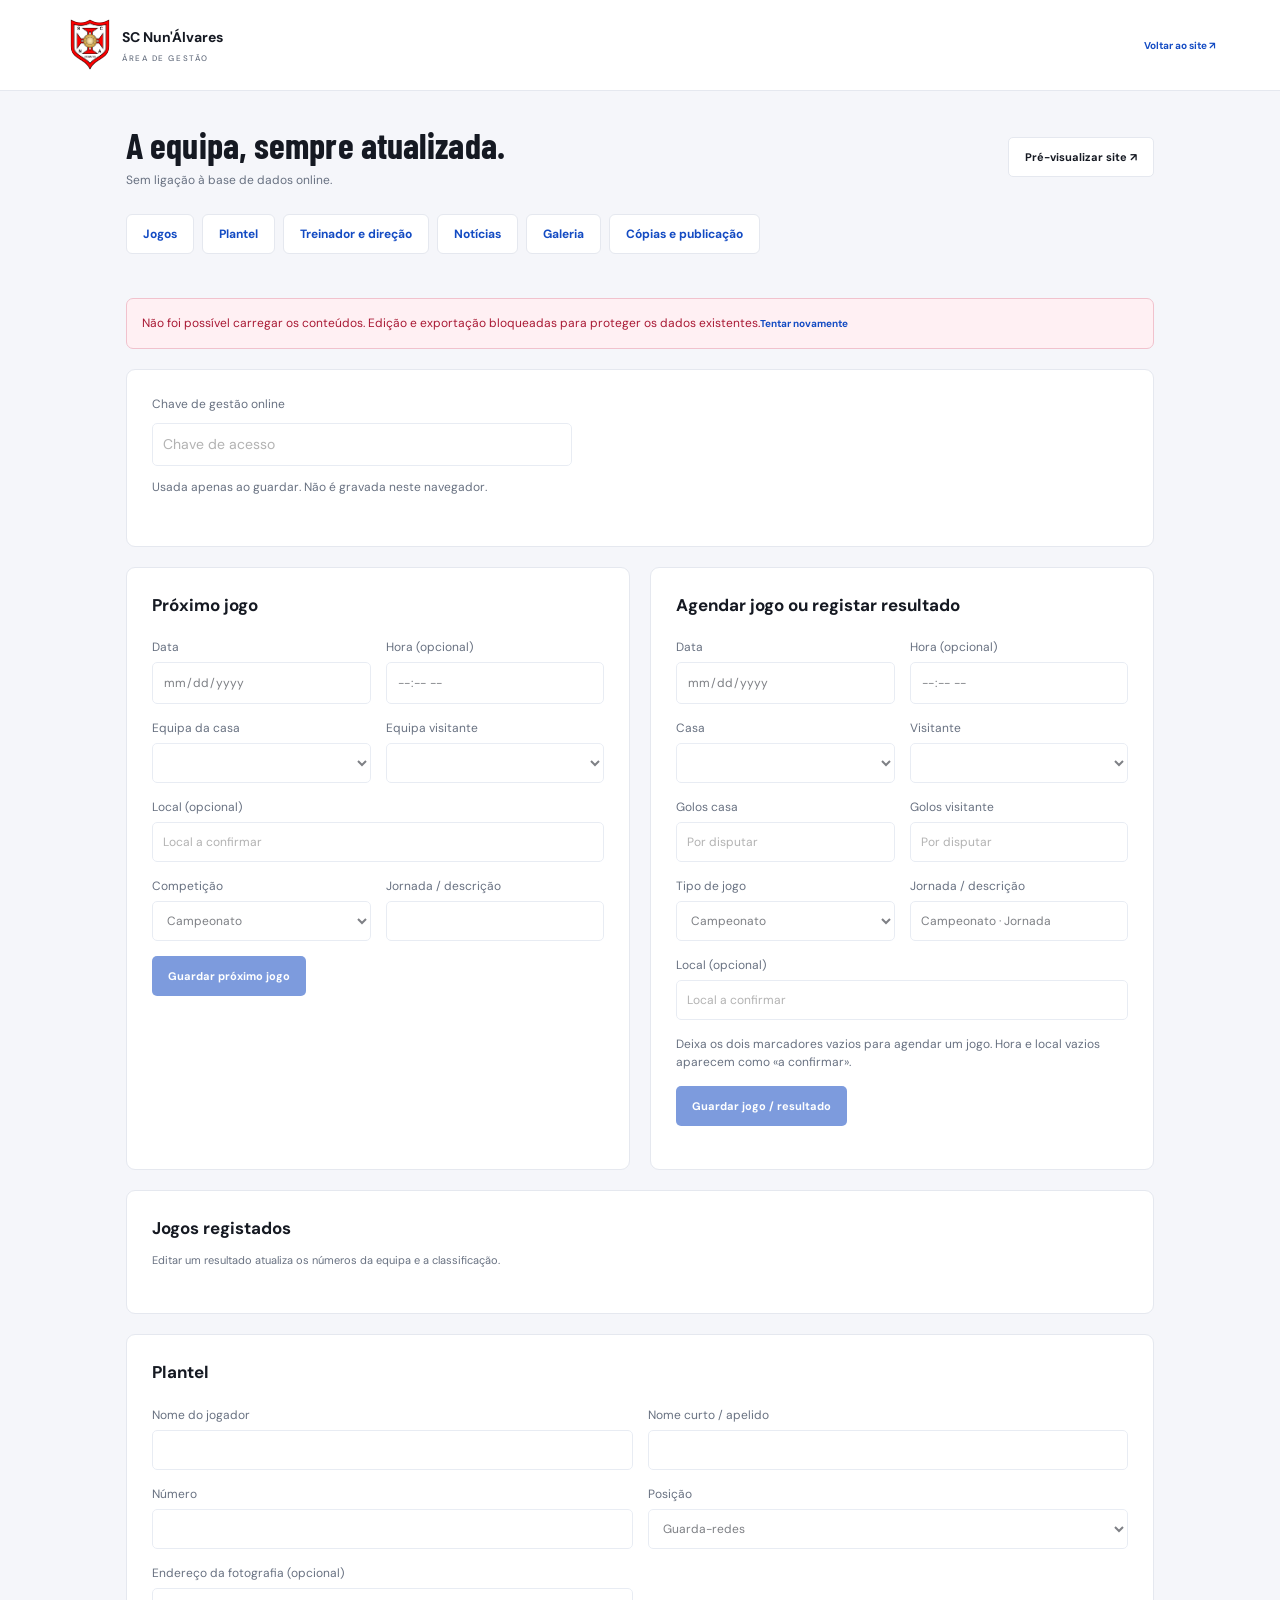
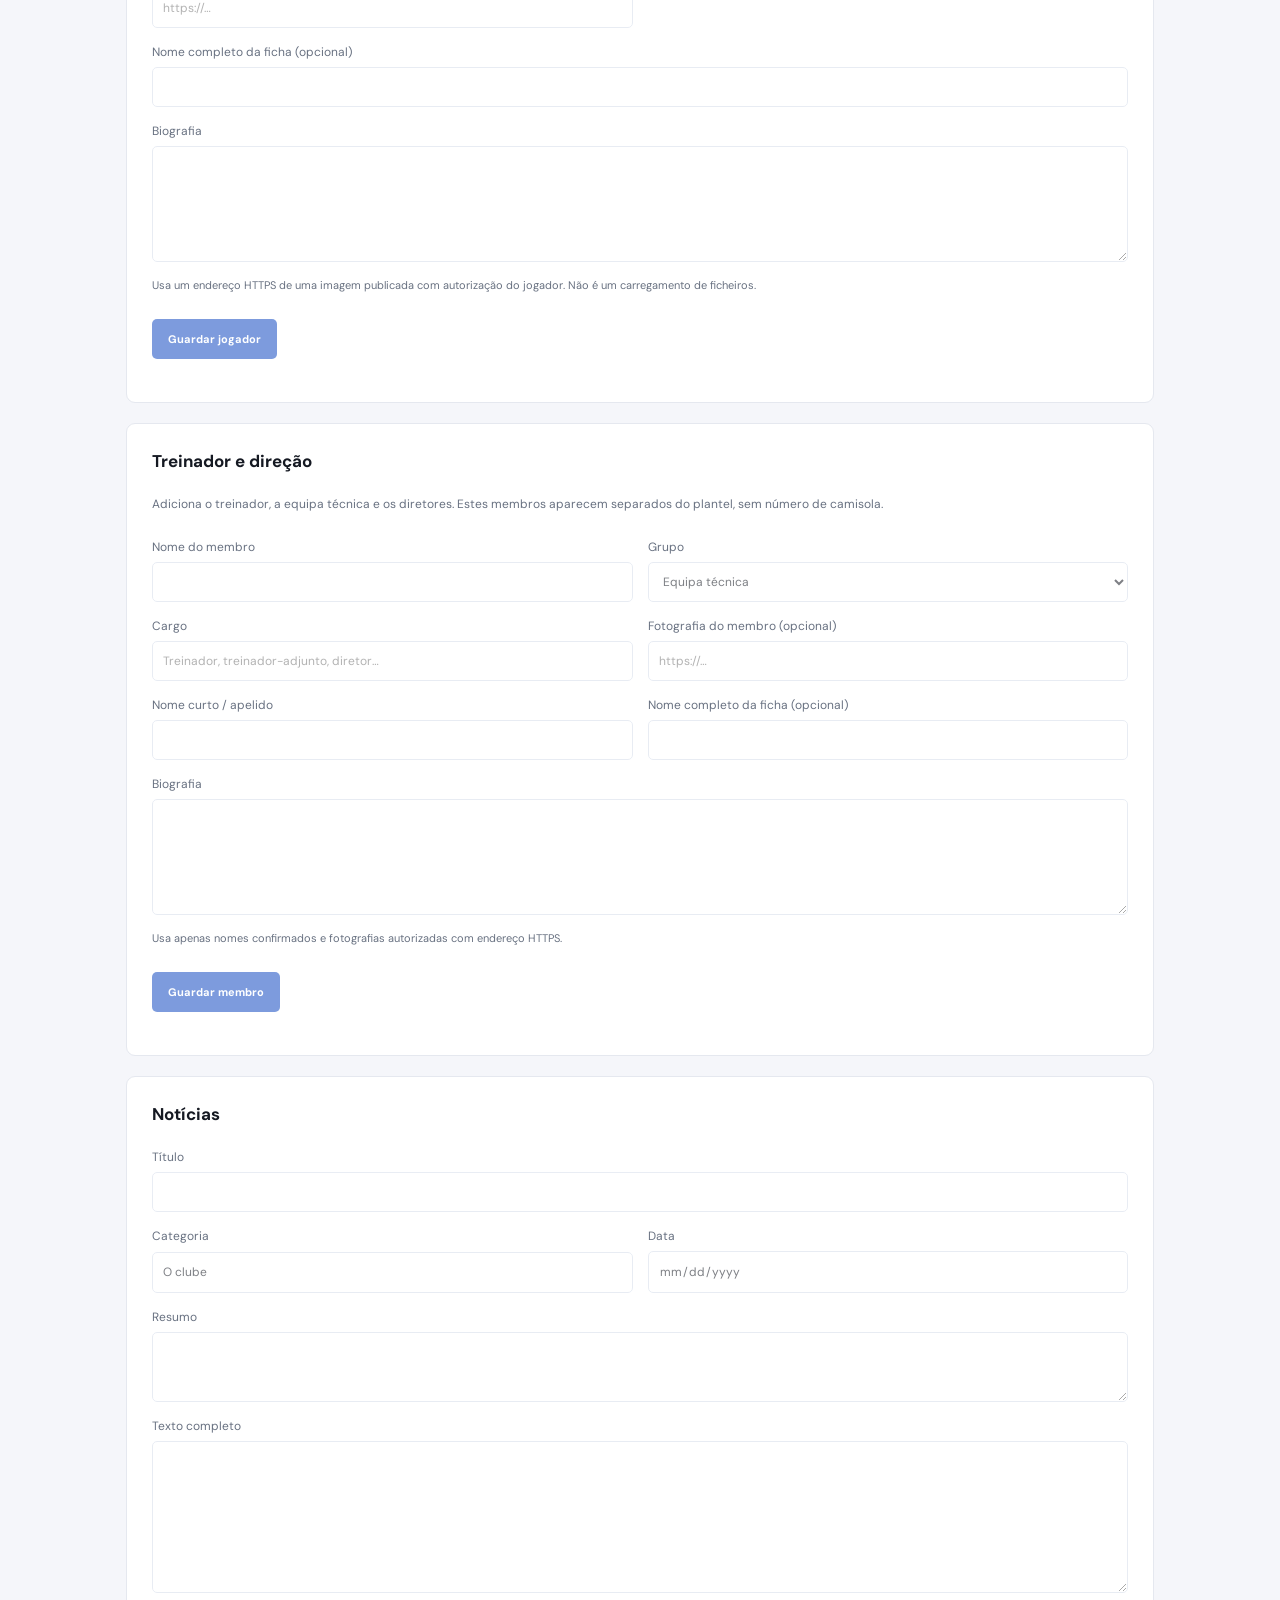
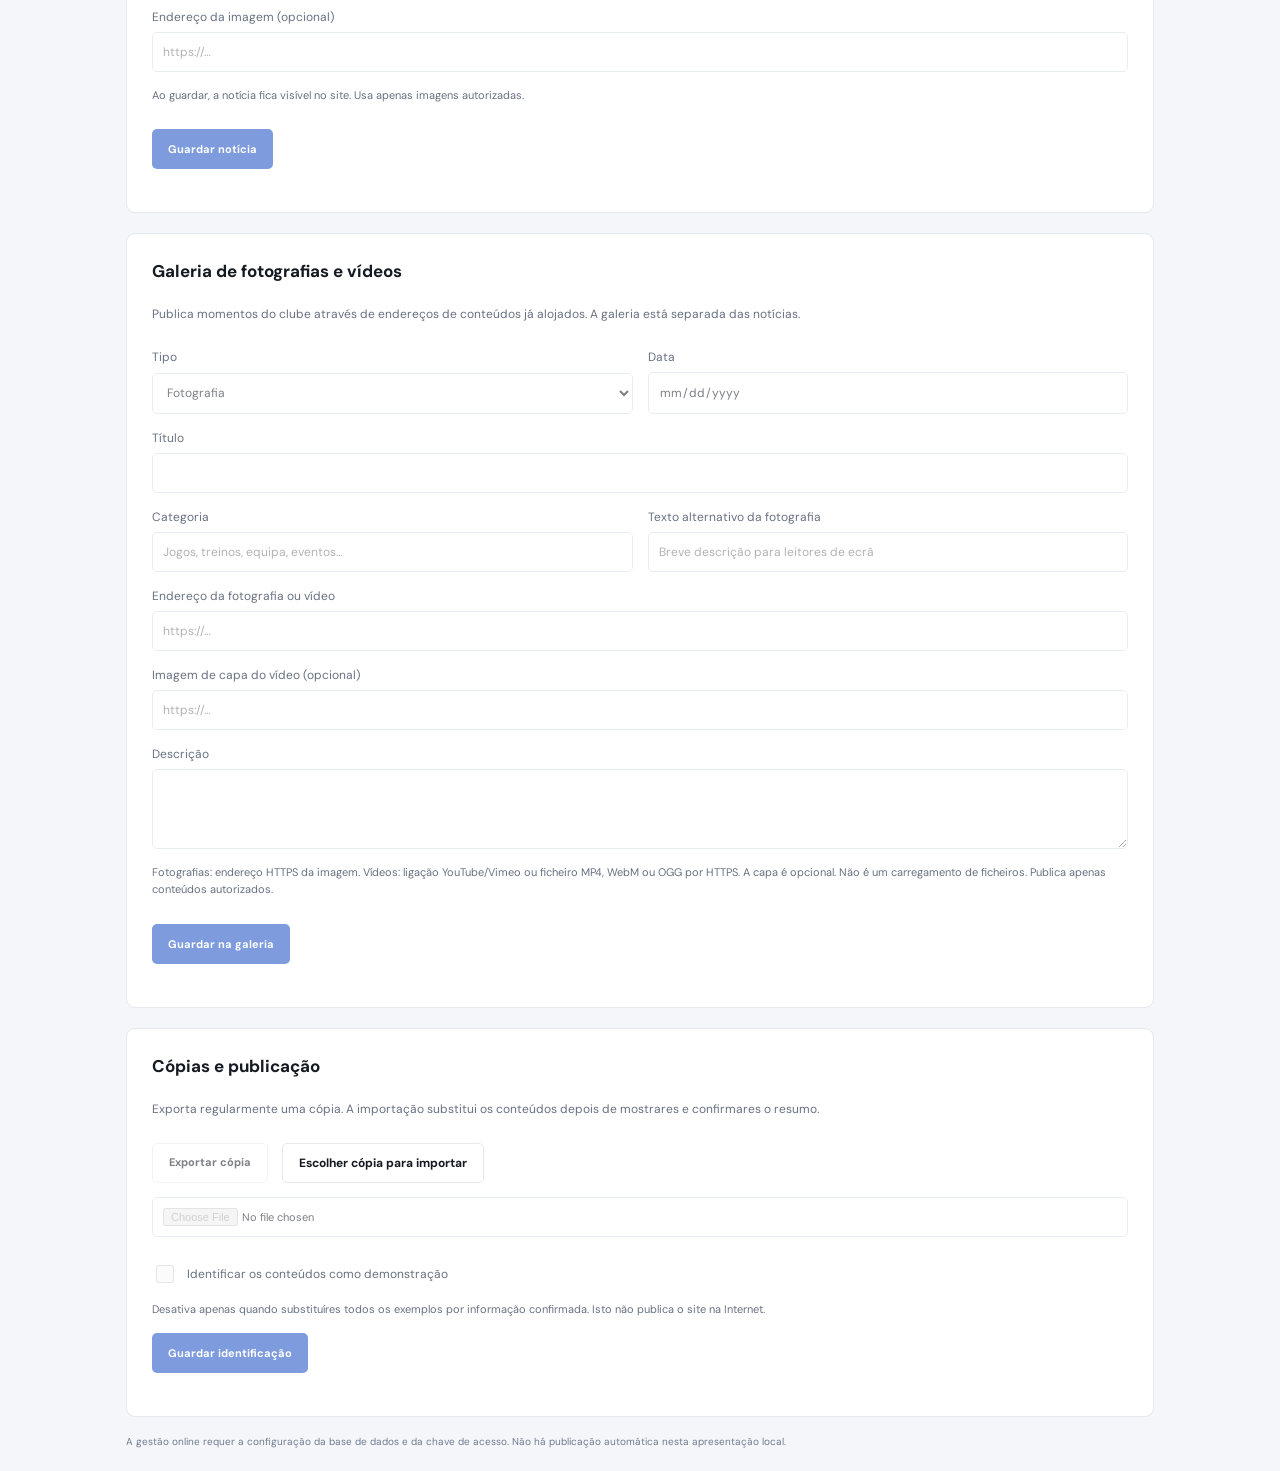
==== commit 1209c19b: "Add photo and video gallery with filters, viewer and authenticated content management" ====
--- a/manage.html
+++ b/manage.html
@@ -5,7 +5,7 @@
 <header class="admin-header"><a class="brand" href="index.html"><img class="brand-emblem" src="emblema-nunalvares-oficial.png" width="700" height="946" alt=""><span>SC Nun'Álvares<small>ÁREA DE GESTÃO</small></span></a><a class="text-button" href="index.html">Voltar ao site ↗</a></header>
 <main class="admin-main">
 <div class="page-heading"><div><h1>A equipa, sempre atualizada.</h1><p id="mode-label">A carregar dados…</p></div><a class="button outline" href="index.html" target="_blank" rel="noopener">Pré-visualizar site ↗</a></div>
-<nav class="admin-nav" aria-label="Secções da gestão"><a href="#games">Jogos</a><a href="#squad">Plantel</a><a href="#staff">Treinador e direção</a><a href="#news">Notícias</a><a href="#backups">Cópias e publicação</a></nav>
+<nav class="admin-nav" aria-label="Secções da gestão"><a href="#games">Jogos</a><a href="#squad">Plantel</a><a href="#staff">Treinador e direção</a><a href="#news">Notícias</a><a href="#gallery">Galeria</a><a href="#backups">Cópias e publicação</a></nav>
 <div id="admin-summary" class="admin-summary" aria-label="Resumo dos conteúdos"></div>
 <div id="status" role="status" hidden class="status-message"></div>
 <button class="button outline" id="undo-change" hidden>Desfazer última alteração</button>
@@ -34,8 +34,9 @@
 <section class="panel admin-card admin-wide" id="squad"><h2 id="player-title">Plantel</h2><form id="player-form"><label>Nome do jogador<input name="name" required maxlength="100"></label><label>Nome curto / apelido<input name="nickname" maxlength="100"></label><label>Número<input name="number" type="number" min="0" max="99" step="1" required></label><label>Posição<select name="position"><option>Guarda-redes</option><option>Fixo</option><option>Ala</option><option>Pivot</option><option>Universal</option><option>Fixo / Ala</option><option>Ala / Pivô</option><option>Pivô / Ala</option></select></label><label>Endereço da fotografia (opcional)<input name="photo" type="url" maxlength="2048" placeholder="https://…"></label><label class="wide">Nome completo da ficha (opcional)<input name="fullName" maxlength="100"></label><label class="wide">Biografia<textarea name="bio" rows="5" maxlength="15000"></textarea></label><p class="wide field-help">Usa um endereço HTTPS de uma imagem publicada com autorização do jogador. Não é um carregamento de ficheiros.</p><div class="wide form-actions"><button class="button" type="submit">Guardar jogador</button><button class="text-button" id="cancel-player" type="button" hidden>Cancelar edição</button></div></form><div id="player-records"></div></section>
 <section class="panel admin-card admin-wide" id="staff"><h2 id="staff-title">Treinador e direção</h2><p class="admin-lead">Adiciona o treinador, a equipa técnica e os diretores. Estes membros aparecem separados do plantel, sem número de camisola.</p><form id="staff-form"><label>Nome do membro<input name="name" required maxlength="100"></label><label>Grupo<select name="group"><option value="technical">Equipa técnica</option><option value="directors">Direção</option></select></label><label>Cargo<input name="role" required maxlength="80" placeholder="Treinador, treinador-adjunto, diretor…"></label><label>Fotografia do membro (opcional)<input name="photo" type="url" maxlength="2048" placeholder="https://…"></label><label>Nome curto / apelido<input name="nickname" maxlength="100"></label><label>Nome completo da ficha (opcional)<input name="fullName" maxlength="100"></label><label class="wide">Biografia<textarea name="bio" rows="5" maxlength="15000"></textarea></label><p class="wide field-help">Usa apenas nomes confirmados e fotografias autorizadas com endereço HTTPS.</p><div class="wide form-actions"><button class="button" type="submit">Guardar membro</button><button class="text-button" id="cancel-staff" type="button" hidden>Cancelar edição</button></div></form><div id="staff-records"></div></section>
 <section class="panel admin-card admin-wide" id="news"><h2 id="news-title">Notícias</h2><form id="news-form"><label class="wide">Título<input name="title" maxlength="160" required></label><label>Categoria<input name="category" maxlength="60" value="O clube" required></label><label>Data<input name="date" type="date" required></label><label class="wide">Resumo<textarea name="excerpt" rows="2" maxlength="400" required></textarea></label><label class="wide">Texto completo<textarea name="body" rows="7" maxlength="15000" required></textarea></label><label class="wide">Endereço da imagem (opcional)<input name="photo" type="url" maxlength="2048" placeholder="https://…"></label><p class="wide field-help">Ao guardar, a notícia fica visível no site. Usa apenas imagens autorizadas.</p><div class="wide form-actions"><button class="button" type="submit">Guardar notícia</button><button class="text-button" id="cancel-news" type="button" hidden>Cancelar edição</button></div></form><div id="news-records"></div></section>
+<section class="panel admin-card admin-wide" id="gallery"><h2 id="media-title">Galeria de fotografias e vídeos</h2><p class="admin-lead">Publica momentos do clube através de endereços de conteúdos já alojados. A galeria está separada das notícias.</p><form id="media-form"><label>Tipo<select name="type" required><option value="photo">Fotografia</option><option value="video">Vídeo</option></select></label><label>Data<input name="date" type="date" required></label><label class="wide">Título<input name="title" maxlength="160" required></label><label>Categoria<input name="category" maxlength="60" required placeholder="Jogos, treinos, equipa, eventos…"></label><label>Texto alternativo da fotografia<input name="alt" maxlength="200" placeholder="Breve descrição para leitores de ecrã"></label><label class="wide">Endereço da fotografia ou vídeo<input name="url" type="url" maxlength="2048" required placeholder="https://…"></label><label class="wide">Imagem de capa do vídeo (opcional)<input name="thumbnail" type="url" maxlength="2048" placeholder="https://…"></label><label class="wide">Descrição<textarea name="description" rows="3" maxlength="3000"></textarea></label><p class="wide field-help">Fotografias: endereço HTTPS da imagem. Vídeos: ligação YouTube/Vimeo ou ficheiro MP4, WebM ou OGG por HTTPS. A capa é opcional. Não é um carregamento de ficheiros. Publica apenas conteúdos autorizados.</p><div class="wide form-actions"><button class="button" type="submit">Guardar na galeria</button><button class="text-button" id="cancel-media" type="button" hidden>Cancelar edição</button></div></form><div id="media-records"></div></section>
 <section class="panel admin-card admin-wide" id="backups"><h2>Cópias e publicação</h2><p class="admin-lead">Exporta regularmente uma cópia. A importação substitui os conteúdos depois de mostrares e confirmares o resumo.</p><div class="backup-actions"><button id="export-data" class="button outline">Exportar cópia</button><label class="button outline" for="import-data">Escolher cópia para importar</label><input id="import-data" type="file" accept=".json,application/json"></div><form id="settings-form"><label class="wide checkbox-field"><input name="demo" type="checkbox"> Identificar os conteúdos como demonstração</label><p class="wide field-help">Desativa apenas quando substituíres todos os exemplos por informação confirmada. Isto não publica o site na Internet.</p><button class="button" type="submit">Guardar identificação</button></form></section>
 <p class="demo-note">A gestão online requer a configuração da base de dados e da chave de acesso. Não há publicação automática nesta apresentação local.</p>
 </main>
 <dialog id="confirm-dialog" aria-labelledby="confirm-title"><h2 id="confirm-title" class="dialog-title">Confirmar alteração</h2><p id="confirm-description" class="dialog-body"></p><div class="form-actions"><button class="button outline" id="confirm-cancel">Cancelar</button><button class="button red" id="confirm-accept">Confirmar</button></div></dialog>
-</body></html>+</body></html>
--- a/app.css
+++ b/app.css
@@ -61,8 +61,17 @@
 @media(max-width:720px){.featured-news-content{grid-template-columns:1fr;gap:20px;padding:4px 18px 20px}.featured-news-image{max-width:250px;justify-self:center}.featured-news-copy h3{font-size:29px}.featured-news .panel-header{gap:12px;flex-wrap:wrap}}
 .brand-emblem{display:block;width:40px;height:54px;object-fit:contain;flex:none;border-radius:2px}.avatar.club-emblem{width:29px;height:39px;object-fit:contain;border-radius:2px;background:transparent}
 img[src="emblema-nunalvares-oficial.png"]{mask-image:url("emblema-recorte.svg");mask-size:contain;mask-repeat:no-repeat;mask-position:center}
+.news-gallery{margin-top:28px;padding-top:22px;border-top:1px solid var(--line)}.news-gallery h3{font:700 25px/1.2 var(--display);margin-bottom:16px}.news-gallery .text-button{min-height:44px}
 .profile-button{margin-top:20px;min-height:44px}.player-card{display:flex;flex-direction:column}.player-card .profile-button{align-self:flex-start;margin-top:auto;padding-top:20px}
+.sidebar{overflow-y:auto}.main-nav{flex-shrink:0}
+.gallery-intro{display:flex;gap:24px;align-items:center;padding:30px;border:1px solid #eed9de;border-radius:10px;background:linear-gradient(120deg,#fff 55%,#fff0f2);margin-bottom:24px}.gallery-intro-icon,.gallery-empty-icon{display:grid;place-items:center;flex:none;width:70px;height:70px;border-radius:18px;background:#fff0f2;color:var(--red)}.gallery-intro-icon .icon,.gallery-empty-icon .icon{width:34px;height:34px}.gallery-intro .eyebrow{color:var(--red);font-size:9px}.gallery-intro h2{font:700 31px/1.2 var(--display);margin:8px 0}.gallery-intro p{font-size:12px;color:var(--muted)}.gallery-toolbar{margin-bottom:16px}.gallery-tab-count{display:inline-block;margin-left:6px;padding:1px 6px;border-radius:4px;background:#dce2ed;color:#616b7b;font-size:9px}.gallery-count{font-size:11px;color:var(--muted);margin-bottom:20px}.gallery-grid{display:grid;grid-template-columns:repeat(3,minmax(0,1fr));gap:20px}.gallery-card{overflow:hidden}.gallery-open{display:block;text-align:left;background:white;color:var(--black);width:100%;padding:0;height:100%}.gallery-open:hover .gallery-card-copy h2{color:var(--red)}.gallery-cover{display:block;position:relative;aspect-ratio:4/3;background:linear-gradient(135deg,#fff0f2,#edeef4);overflow:hidden}.gallery-cover img{position:absolute;inset:0;width:100%;height:100%;object-fit:cover;transition:transform .2s}.gallery-open:hover img{transform:scale(1.03)}.gallery-placeholder{display:grid;place-items:center;height:100%;color:#be596b}.gallery-placeholder .icon{width:46px;height:46px}.gallery-play{position:absolute;left:50%;top:50%;transform:translate(-50%,-50%);width:56px;height:56px;border-radius:50%;display:grid;place-items:center;background:#ba1e35;color:white;box-shadow:0 4px 20px #0003}.gallery-play .icon{width:23px;height:23px}.gallery-type{position:absolute;bottom:12px;left:12px;padding:4px 9px;border-radius:4px;background:#fff;color:#34343d;font-size:10px;font-weight:700}.gallery-card-copy{display:block;padding:20px}.gallery-category{font-size:9px;font-weight:700;color:var(--red);text-transform:uppercase;letter-spacing:1px}.gallery-card-copy h2{font:700 25px/1.2 var(--display);margin:8px 0 12px;overflow-wrap:anywhere}.gallery-card-copy time{font-size:10px;color:var(--muted)}.gallery-empty{padding:50px 28px;text-align:center}.gallery-empty-icon{margin:0 auto 22px}.gallery-empty h2{font:700 32px/1.2 var(--display);margin-bottom:12px}.gallery-empty p{font-size:13px;color:var(--muted);max-width:440px;margin:auto}.gallery-empty-types{display:flex;gap:10px;justify-content:center;margin-top:24px}.gallery-empty-types span{padding:6px 12px;border:1px solid var(--line);border-radius:5px;font-size:10px;color:var(--muted)}.gallery-empty .text-button{margin-top:20px}
+dialog:has(.gallery-viewer){width:min(980px,calc(100% - 32px))}.gallery-viewer-date{font-size:11px;color:var(--muted);margin-bottom:20px}.gallery-stage{display:flex;justify-content:center;align-items:center;margin-bottom:22px;background:#f8f5f5;border-radius:6px;overflow:hidden}.gallery-full-photo{display:block;width:100%;height:auto;max-height:60vh;object-fit:contain}.gallery-video{display:block;width:100%;aspect-ratio:16/9;max-height:60vh;border:0;background:#111;object-fit:contain}.gallery-viewer-actions{display:flex;align-items:center;justify-content:space-between;gap:20px;margin-top:24px;flex-wrap:wrap}.gallery-pagination{display:flex;align-items:center;gap:12px}.gallery-pagination span{font-size:11px;color:var(--muted)}.gallery-pagination .button{min-width:44px;min-height:44px;padding:10px}.gallery-media-error{font-size:12px;color:#aa1831;padding:15px;background:#fff0f2;margin-bottom:15px}.gallery-teaser{display:flex;align-items:center;gap:20px;padding:24px;margin-top:22px}.gallery-teaser h2{font:700 26px var(--display)}.gallery-teaser p{font-size:11px;color:var(--muted);margin-top:4px}.gallery-teaser>a{margin-left:auto;white-space:nowrap}
+@media(max-width:980px){.gallery-grid{grid-template-columns:repeat(2,minmax(0,1fr))}}
+@media(max-width:720px){.gallery-intro{padding:24px 20px;gap:16px}.gallery-intro-icon{width:52px;height:52px;border-radius:12px}.gallery-intro h2{font-size:26px}.gallery-grid{grid-template-columns:1fr;gap:16px}.gallery-empty{padding:40px 22px}.gallery-empty h2{font-size:29px}.gallery-viewer-actions{gap:16px}.gallery-teaser{flex-wrap:wrap;padding:20px}.gallery-teaser>a{margin-left:0}.gallery-toolbar .search-field{min-width:0}dialog:has(.gallery-viewer){padding:30px 20px}}
+@media(prefers-reduced-motion:reduce){.gallery-cover img{transition:none}}
+.games-toolbar{justify-content:flex-start}.games-toolbar .club-filter{width:auto;flex:none}.games-toolbar .search-field{margin-left:auto}
+@media(max-width:720px){.games-toolbar .search-field{flex:1;min-width:180px;width:auto;margin-left:0}}
 dialog:has(.profile-details){width:min(820px,calc(100% - 32px))}.profile-details h3{font:700 24px var(--display);margin:22px 0 12px}.profile-nickname{color:var(--muted);margin-bottom:18px}.profile-facts{display:grid;grid-template-columns:repeat(2,minmax(0,1fr));gap:12px;margin:24px 0}.profile-facts>div{padding:13px 15px;background:#f8f5f5;border-left:3px solid var(--red);border-radius:5px}.profile-facts dt{font-size:10px;color:var(--muted);margin-bottom:5px}.profile-facts dd{margin:0;font-weight:600;overflow-wrap:anywhere}
 .profile-stats{display:grid;grid-template-columns:repeat(4,minmax(0,1fr));gap:10px;margin:24px 0}.profile-stats>div{border:1px solid var(--line);border-radius:6px;padding:13px 8px;text-align:center}.profile-stats b{display:block;font:700 28px var(--display)}.profile-stats span{display:block;font-size:10px;color:var(--muted)}
 .profile-career-scroll{overflow-x:auto}.profile-career-table{width:100%;border-collapse:collapse;font-size:12px}.profile-career-table th{font-weight:600;background:#f8f5f5}.profile-career-table th,.profile-career-table td{padding:12px;text-align:left;border-bottom:1px solid var(--line);overflow-wrap:anywhere}.profile-career-table td:first-child{white-space:nowrap}.profile-source{font-size:10px;color:var(--muted);margin-top:24px}.profile-source a{text-decoration:underline;text-underline-offset:3px}
-@media(max-width:520px){dialog:has(.profile-details){padding:25px 20px}.profile-stats{grid-template-columns:repeat(2,minmax(0,1fr))}.profile-career-table,.profile-career-table tbody{display:block;width:100%;white-space:normal}.profile-career-table thead{display:none}.profile-career-table tr{display:block;border:1px solid var(--line);border-radius:6px;margin-bottom:12px;padding:8px}.profile-career-table td{display:flex;width:100%;min-width:0;gap:12px;padding:6px;border:0;white-space:normal}.profile-career-table td:before{content:attr(data-label);flex:0 0 72px;font-size:10px;color:var(--muted)}.profile-career-table td:first-child{font-weight:600;white-space:normal}}+@media(max-width:520px){dialog:has(.profile-details){padding:25px 20px}.profile-stats{grid-template-columns:repeat(2,minmax(0,1fr))}.profile-career-table,.profile-career-table tbody{display:block;width:100%;white-space:normal}.profile-career-table thead{display:none}.profile-career-table tr{display:block;border:1px solid var(--line);border-radius:6px;margin-bottom:12px;padding:8px}.profile-career-table td{display:flex;width:100%;min-width:0;gap:12px;padding:6px;border:0;white-space:normal}.profile-career-table td:before{content:attr(data-label);flex:0 0 72px;font-size:10px;color:var(--muted)}.profile-career-table td:first-child{font-weight:600;white-space:normal}}
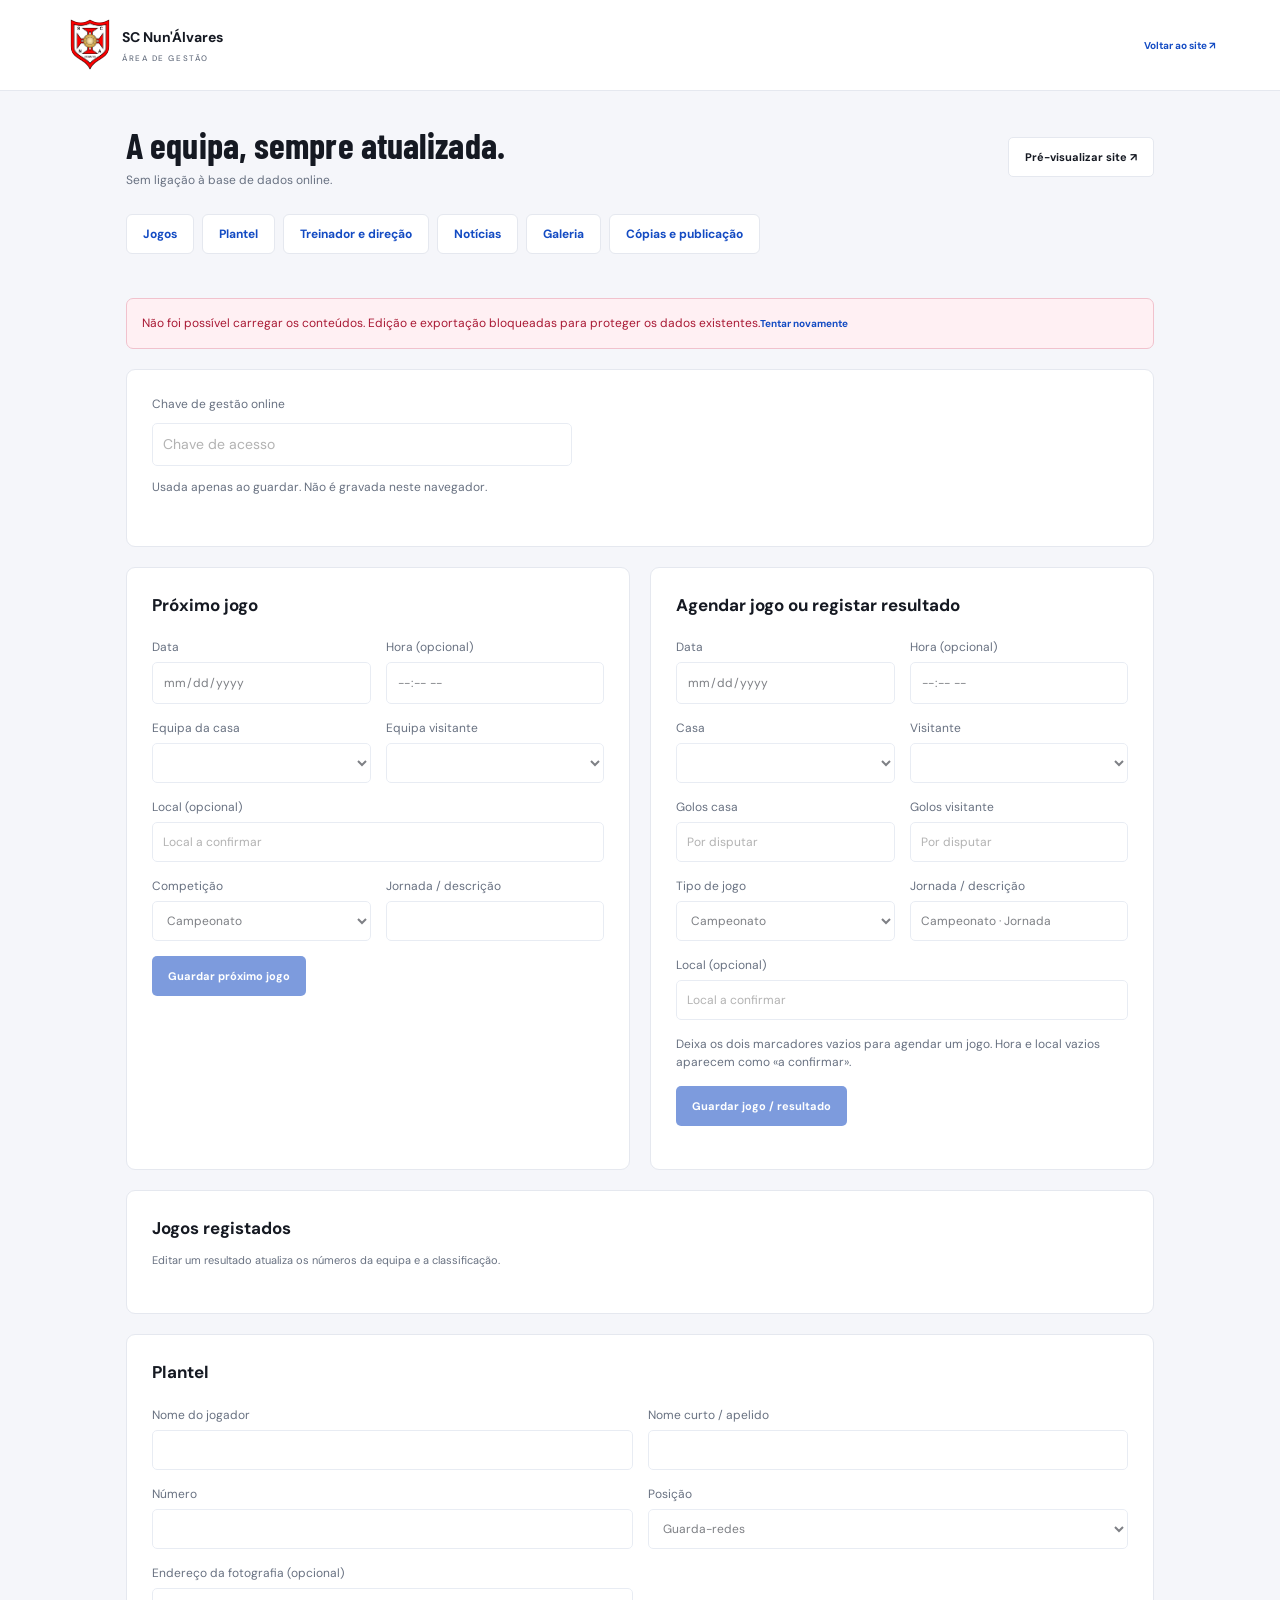
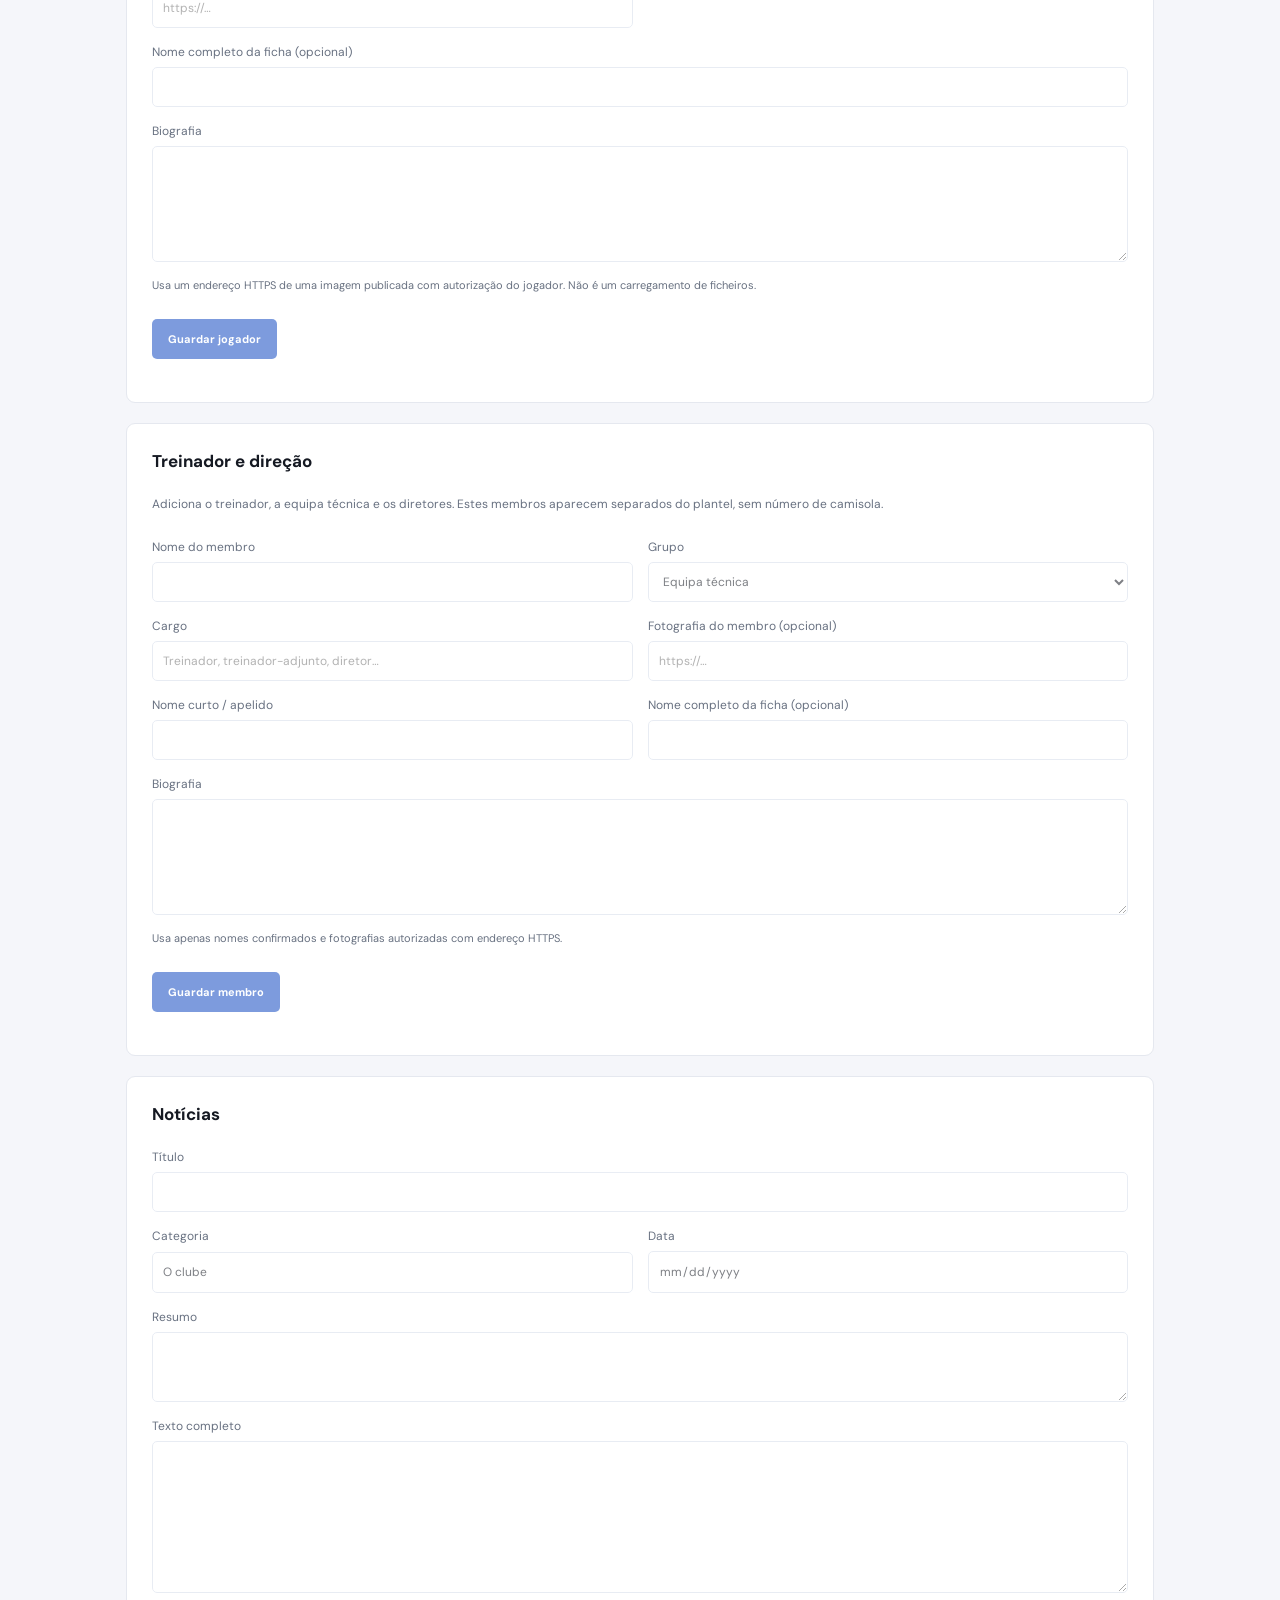
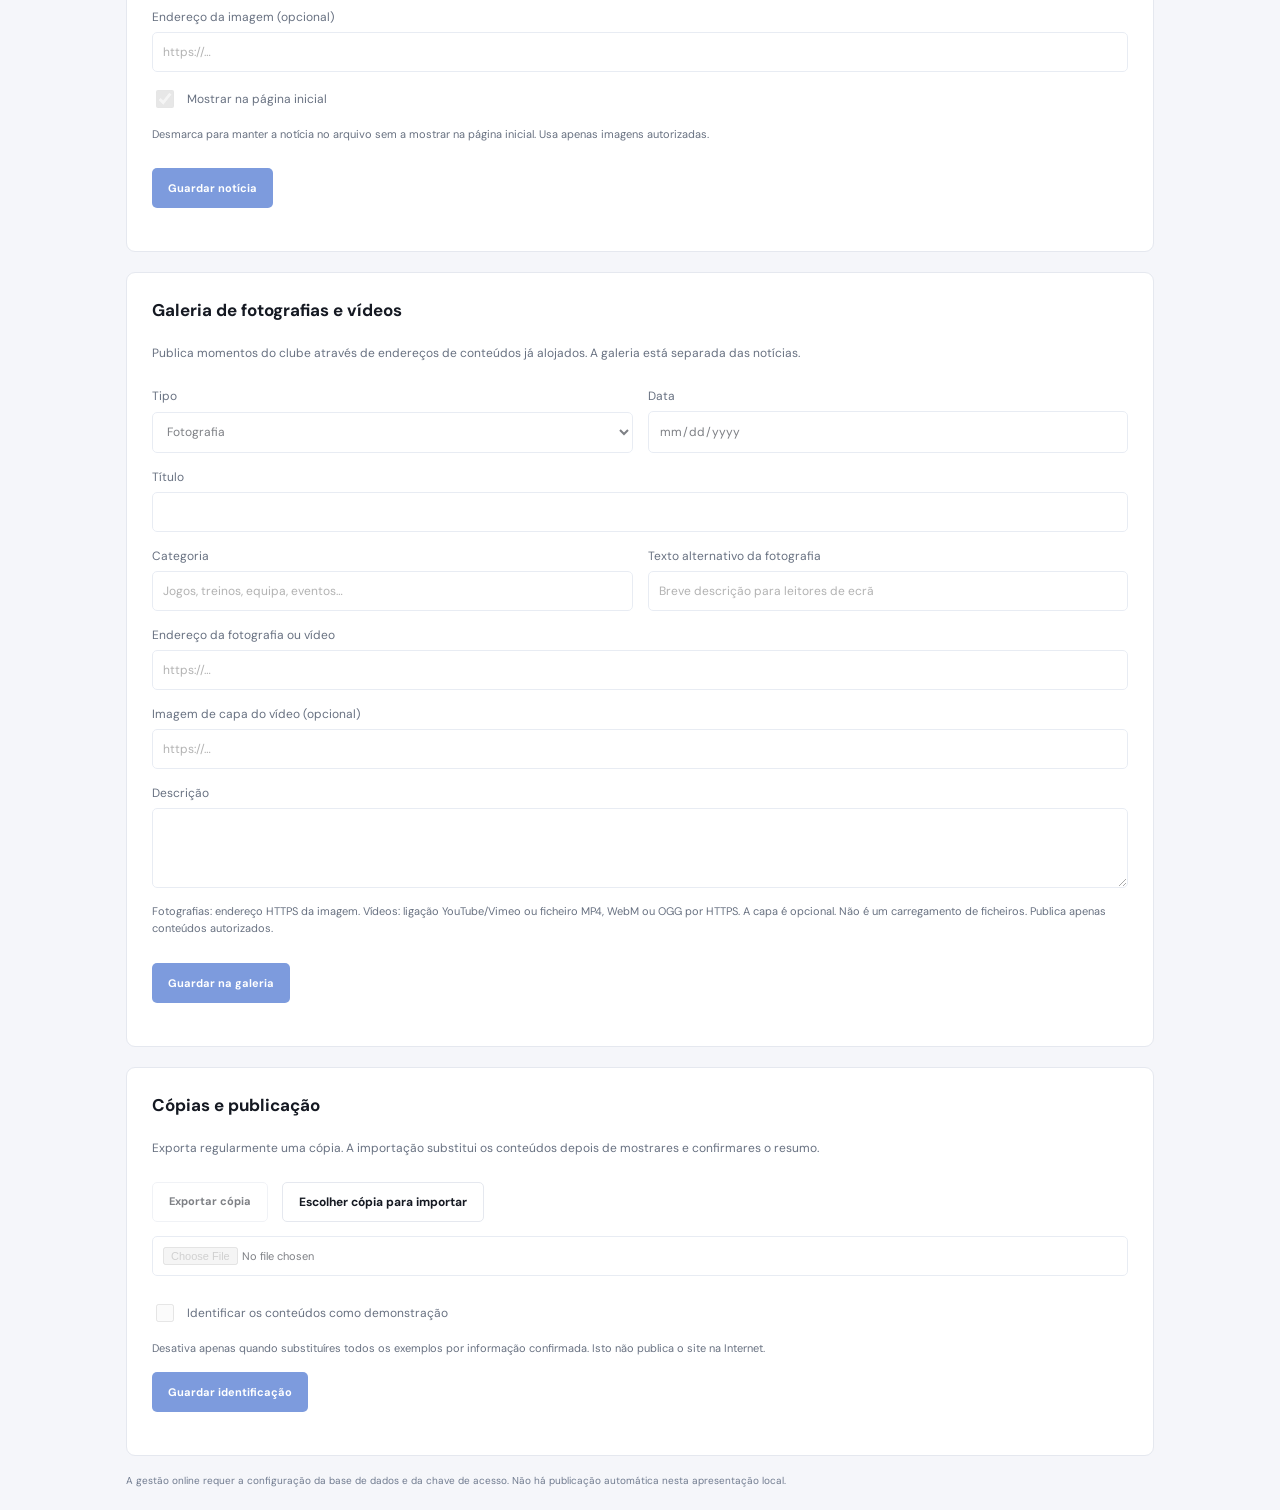
==== commit 7afe3ada: "Add homepage highlight control to news editor" ====
--- a/manage.html
+++ b/manage.html
@@ -1,6 +1,7 @@
 <!doctype html>
 <html lang="pt-PT">
-<head><meta charset="utf-8"><meta name="viewport" content="width=device-width,initial-scale=1"><meta name="theme-color" content="#134bc3"><title>Gestão · SC Nun'Álvares</title><link rel="stylesheet" href="app.css"><link rel="stylesheet" href="admin-content.css"><script defer src="domain.js"></script><script defer src="data.js"></script><script defer src="admin-content.js"></script></head>
+<head>
+<link rel="icon" type="image/png" sizes="any" href="favicon-transparente.png?v=5"><meta charset="utf-8"><meta name="viewport" content="width=device-width,initial-scale=1"><meta name="theme-color" content="#134bc3"><title>Gestão · SC Nun'Álvares</title><link rel="stylesheet" href="app.css"><link rel="stylesheet" href="admin-content.css"><script defer src="domain.js"></script><script defer src="data.js"></script><script defer src="admin-content.js"></script></head>
 <body>
 <header class="admin-header"><a class="brand" href="index.html"><img class="brand-emblem" src="emblema-nunalvares-oficial.png" width="700" height="946" alt=""><span>SC Nun'Álvares<small>ÁREA DE GESTÃO</small></span></a><a class="text-button" href="index.html">Voltar ao site ↗</a></header>
 <main class="admin-main">
@@ -33,7 +34,7 @@
 <section class="panel admin-card admin-wide"><div class="card-head"><div><h2>Jogos registados</h2><p>Editar um resultado atualiza os números da equipa e a classificação.</p></div></div><div id="records"></div></section>
 <section class="panel admin-card admin-wide" id="squad"><h2 id="player-title">Plantel</h2><form id="player-form"><label>Nome do jogador<input name="name" required maxlength="100"></label><label>Nome curto / apelido<input name="nickname" maxlength="100"></label><label>Número<input name="number" type="number" min="0" max="99" step="1" required></label><label>Posição<select name="position"><option>Guarda-redes</option><option>Fixo</option><option>Ala</option><option>Pivot</option><option>Universal</option><option>Fixo / Ala</option><option>Ala / Pivô</option><option>Pivô / Ala</option></select></label><label>Endereço da fotografia (opcional)<input name="photo" type="url" maxlength="2048" placeholder="https://…"></label><label class="wide">Nome completo da ficha (opcional)<input name="fullName" maxlength="100"></label><label class="wide">Biografia<textarea name="bio" rows="5" maxlength="15000"></textarea></label><p class="wide field-help">Usa um endereço HTTPS de uma imagem publicada com autorização do jogador. Não é um carregamento de ficheiros.</p><div class="wide form-actions"><button class="button" type="submit">Guardar jogador</button><button class="text-button" id="cancel-player" type="button" hidden>Cancelar edição</button></div></form><div id="player-records"></div></section>
 <section class="panel admin-card admin-wide" id="staff"><h2 id="staff-title">Treinador e direção</h2><p class="admin-lead">Adiciona o treinador, a equipa técnica e os diretores. Estes membros aparecem separados do plantel, sem número de camisola.</p><form id="staff-form"><label>Nome do membro<input name="name" required maxlength="100"></label><label>Grupo<select name="group"><option value="technical">Equipa técnica</option><option value="directors">Direção</option></select></label><label>Cargo<input name="role" required maxlength="80" placeholder="Treinador, treinador-adjunto, diretor…"></label><label>Fotografia do membro (opcional)<input name="photo" type="url" maxlength="2048" placeholder="https://…"></label><label>Nome curto / apelido<input name="nickname" maxlength="100"></label><label>Nome completo da ficha (opcional)<input name="fullName" maxlength="100"></label><label class="wide">Biografia<textarea name="bio" rows="5" maxlength="15000"></textarea></label><p class="wide field-help">Usa apenas nomes confirmados e fotografias autorizadas com endereço HTTPS.</p><div class="wide form-actions"><button class="button" type="submit">Guardar membro</button><button class="text-button" id="cancel-staff" type="button" hidden>Cancelar edição</button></div></form><div id="staff-records"></div></section>
-<section class="panel admin-card admin-wide" id="news"><h2 id="news-title">Notícias</h2><form id="news-form"><label class="wide">Título<input name="title" maxlength="160" required></label><label>Categoria<input name="category" maxlength="60" value="O clube" required></label><label>Data<input name="date" type="date" required></label><label class="wide">Resumo<textarea name="excerpt" rows="2" maxlength="400" required></textarea></label><label class="wide">Texto completo<textarea name="body" rows="7" maxlength="15000" required></textarea></label><label class="wide">Endereço da imagem (opcional)<input name="photo" type="url" maxlength="2048" placeholder="https://…"></label><p class="wide field-help">Ao guardar, a notícia fica visível no site. Usa apenas imagens autorizadas.</p><div class="wide form-actions"><button class="button" type="submit">Guardar notícia</button><button class="text-button" id="cancel-news" type="button" hidden>Cancelar edição</button></div></form><div id="news-records"></div></section>
+<section class="panel admin-card admin-wide" id="news"><h2 id="news-title">Notícias</h2><form id="news-form"><label class="wide">Título<input name="title" maxlength="160" required></label><label>Categoria<input name="category" maxlength="60" value="O clube" required></label><label>Data<input name="date" type="date" required></label><label class="wide">Resumo<textarea name="excerpt" rows="2" maxlength="400" required></textarea></label><label class="wide">Texto completo<textarea name="body" rows="7" maxlength="15000" required></textarea></label><label class="wide">Endereço da imagem (opcional)<input name="photo" type="url" maxlength="2048" placeholder="https://…"></label><label class="wide checkbox-field"><input name="featured" type="checkbox" checked> Mostrar na página inicial</label><p class="wide field-help">Desmarca para manter a notícia no arquivo sem a mostrar na página inicial. Usa apenas imagens autorizadas.</p><div class="wide form-actions"><button class="button" type="submit">Guardar notícia</button><button class="text-button" id="cancel-news" type="button" hidden>Cancelar edição</button></div></form><div id="news-records"></div></section>
 <section class="panel admin-card admin-wide" id="gallery"><h2 id="media-title">Galeria de fotografias e vídeos</h2><p class="admin-lead">Publica momentos do clube através de endereços de conteúdos já alojados. A galeria está separada das notícias.</p><form id="media-form"><label>Tipo<select name="type" required><option value="photo">Fotografia</option><option value="video">Vídeo</option></select></label><label>Data<input name="date" type="date" required></label><label class="wide">Título<input name="title" maxlength="160" required></label><label>Categoria<input name="category" maxlength="60" required placeholder="Jogos, treinos, equipa, eventos…"></label><label>Texto alternativo da fotografia<input name="alt" maxlength="200" placeholder="Breve descrição para leitores de ecrã"></label><label class="wide">Endereço da fotografia ou vídeo<input name="url" type="url" maxlength="2048" required placeholder="https://…"></label><label class="wide">Imagem de capa do vídeo (opcional)<input name="thumbnail" type="url" maxlength="2048" placeholder="https://…"></label><label class="wide">Descrição<textarea name="description" rows="3" maxlength="3000"></textarea></label><p class="wide field-help">Fotografias: endereço HTTPS da imagem. Vídeos: ligação YouTube/Vimeo ou ficheiro MP4, WebM ou OGG por HTTPS. A capa é opcional. Não é um carregamento de ficheiros. Publica apenas conteúdos autorizados.</p><div class="wide form-actions"><button class="button" type="submit">Guardar na galeria</button><button class="text-button" id="cancel-media" type="button" hidden>Cancelar edição</button></div></form><div id="media-records"></div></section>
 <section class="panel admin-card admin-wide" id="backups"><h2>Cópias e publicação</h2><p class="admin-lead">Exporta regularmente uma cópia. A importação substitui os conteúdos depois de mostrares e confirmares o resumo.</p><div class="backup-actions"><button id="export-data" class="button outline">Exportar cópia</button><label class="button outline" for="import-data">Escolher cópia para importar</label><input id="import-data" type="file" accept=".json,application/json"></div><form id="settings-form"><label class="wide checkbox-field"><input name="demo" type="checkbox"> Identificar os conteúdos como demonstração</label><p class="wide field-help">Desativa apenas quando substituíres todos os exemplos por informação confirmada. Isto não publica o site na Internet.</p><button class="button" type="submit">Guardar identificação</button></form></section>
 <p class="demo-note">A gestão online requer a configuração da base de dados e da chave de acesso. Não há publicação automática nesta apresentação local.</p>
--- a/app.css
+++ b/app.css
@@ -50,15 +50,15 @@
 .match-panel>.venue{font-size:11px;text-align:center}
 @media(max-width:720px){.venue-map-link{width:44px;height:44px}}
 .featured-news{margin-top:24px;border-top:3px solid var(--red)}
-.featured-news-content{display:grid;grid-template-columns:210px minmax(0,1fr);gap:28px;padding:6px 24px 24px;align-items:center}
+.featured-news-grid{display:grid;grid-template-columns:repeat(auto-fit,minmax(min(100%,360px),1fr));gap:20px;padding:6px 24px 24px}
+.featured-news-content{display:flex;flex-direction:column;gap:18px;min-width:0;padding:18px;border:1px solid var(--line);border-radius:8px;background:#fff}
 .featured-news-image{display:block;padding:0;background:#f7f7f7;border-radius:7px;overflow:hidden;width:100%}
-.featured-news-image .content-photo{aspect-ratio:2/3;object-fit:contain;margin:0;background:transparent}
-.featured-news-copy{min-width:0}.featured-news-copy h3{font:700 32px/1.12 var(--display);margin:13px 0;overflow-wrap:anywhere}
+.featured-news-image .content-photo{height:240px;aspect-ratio:auto;object-fit:contain;margin:0;background:transparent}
+.featured-news-copy{min-width:0;display:flex;flex-direction:column;align-items:flex-start;flex:1}.featured-news-copy h3{font:700 29px/1.12 var(--display);margin:13px 0;overflow-wrap:anywhere}
 .featured-news-copy>p{font-size:13px;color:var(--muted);line-height:1.8;margin:12px 0}
 .featured-news-copy .featured-news-date{display:flex;align-items:center;gap:8px;color:var(--black);font-weight:600}
-.featured-news-copy .button{margin-top:10px;background:#bb1c32;color:#fff}.featured-news-copy .button:hover{background:#991327}
-.featured-news-content.without-image{grid-template-columns:1fr}
-@media(max-width:720px){.featured-news-content{grid-template-columns:1fr;gap:20px;padding:4px 18px 20px}.featured-news-image{max-width:250px;justify-self:center}.featured-news-copy h3{font-size:29px}.featured-news .panel-header{gap:12px;flex-wrap:wrap}}
+.featured-news-copy .button{margin-top:auto;background:#bb1c32;color:#fff}.featured-news-copy .button:hover{background:#991327}
+@media(max-width:720px){.featured-news-grid{grid-template-columns:1fr;gap:16px;padding:4px 18px 20px}.featured-news-content{padding:16px}.featured-news-image .content-photo{height:220px}.featured-news-copy h3{font-size:27px}.featured-news .panel-header{gap:12px;flex-wrap:wrap}}
 .brand-emblem{display:block;width:40px;height:54px;object-fit:contain;flex:none;border-radius:2px}.avatar.club-emblem{width:29px;height:39px;object-fit:contain;border-radius:2px;background:transparent}
 img[src="emblema-nunalvares-oficial.png"]{mask-image:url("emblema-recorte.svg");mask-size:contain;mask-repeat:no-repeat;mask-position:center}
 .news-gallery{margin-top:28px;padding-top:22px;border-top:1px solid var(--line)}.news-gallery h3{font:700 25px/1.2 var(--display);margin-bottom:16px}.news-gallery .text-button{min-height:44px}
@@ -75,3 +75,65 @@
 .profile-stats{display:grid;grid-template-columns:repeat(4,minmax(0,1fr));gap:10px;margin:24px 0}.profile-stats>div{border:1px solid var(--line);border-radius:6px;padding:13px 8px;text-align:center}.profile-stats b{display:block;font:700 28px var(--display)}.profile-stats span{display:block;font-size:10px;color:var(--muted)}
 .profile-career-scroll{overflow-x:auto}.profile-career-table{width:100%;border-collapse:collapse;font-size:12px}.profile-career-table th{font-weight:600;background:#f8f5f5}.profile-career-table th,.profile-career-table td{padding:12px;text-align:left;border-bottom:1px solid var(--line);overflow-wrap:anywhere}.profile-career-table td:first-child{white-space:nowrap}.profile-source{font-size:10px;color:var(--muted);margin-top:24px}.profile-source a{text-decoration:underline;text-underline-offset:3px}
 @media(max-width:520px){dialog:has(.profile-details){padding:25px 20px}.profile-stats{grid-template-columns:repeat(2,minmax(0,1fr))}.profile-career-table,.profile-career-table tbody{display:block;width:100%;white-space:normal}.profile-career-table thead{display:none}.profile-career-table tr{display:block;border:1px solid var(--line);border-radius:6px;margin-bottom:12px;padding:8px}.profile-career-table td{display:flex;width:100%;min-width:0;gap:12px;padding:6px;border:0;white-space:normal}.profile-career-table td:before{content:attr(data-label);flex:0 0 72px;font-size:10px;color:var(--muted)}.profile-career-table td:first-child{font-weight:600;white-space:normal}}
+.match-scorers{border-top:1px solid var(--line);padding-top:16px;margin-bottom:20px}.match-scorers h3{font:600 24px/1.2 var(--display);margin:0 0 12px}.match-scorers h4{font-size:12px;margin:0 0 8px;color:var(--muted)}.match-scorers ul{list-style:none;padding:0;margin:0}.match-scorers li{display:flex;justify-content:space-between;gap:18px;padding:7px 0;font-size:13px}.match-scorers strong{color:var(--red);font-weight:600}
+.profile-portrait{position:relative;flex:none;width:100%;max-width:160px;aspect-ratio:1;overflow:hidden;border:1px solid var(--line);border-bottom:3px solid var(--red);border-radius:7px;background:linear-gradient(145deg,#fafafa,#f0eeee);margin:0 auto 16px}
+.portrait-placeholder{height:100%;display:flex;flex-direction:column;align-items:center;justify-content:center;gap:10px;padding:14px;color:#747780}
+.portrait-placeholder svg{width:45%;max-width:90px;height:auto;fill:#c5c6cc}
+.portrait-placeholder span{font-size:11px;text-align:center;line-height:1.5}
+.profile-portrait.has-photo .portrait-placeholder{display:none}
+.profile-portrait .content-photo{position:absolute;inset:0;width:100%;height:100%;margin:0;border-radius:0;object-fit:cover;object-position:center top;aspect-ratio:auto;background:transparent}
+.profile-details .profile-portrait{max-width:160px;margin:0 auto 20px}
+.game-list .club-fixture{border-color:var(--red);background:linear-gradient(110deg,#fff0f2,#fff 75%);box-shadow:inset 4px 0 var(--red)}
+.club-fixture-label{font-size:10px;font-weight:700;letter-spacing:.4px;color:#a71630;margin:0 0 7px}
+.club-fixture .date-tile{background:#ffe1e6;color:#a71630}
+.club-fixture .date-tile small{color:#a71630}
+.squad-nav{display:flex;gap:8px;flex-wrap:wrap;padding-bottom:18px;margin-bottom:24px;border-bottom:1px solid var(--line)}
+.squad-nav button{padding:10px 14px;min-height:44px;border:1px solid var(--line);border-radius:6px;background:#fff;color:var(--blue);font:600 12px var(--font)}
+.squad-nav button:hover{background:#edf2ff}
+.squad-section{scroll-margin-top:24px}
+.squad-section-heading{display:flex;align-items:baseline;gap:10px;margin-bottom:16px}
+.squad-section-heading h2{font-size:18px;margin:0}
+.squad-count{font-size:12px;color:var(--muted)}
+.squad-layout .players-grid{grid-template-columns:repeat(2,minmax(0,1fr));gap:18px;align-items:start}
+.squad-layout .player-card{padding:0;border-radius:10px;overflow:hidden;min-width:0}
+.squad-layout .person-summary{display:flex;align-items:center;gap:16px;padding:16px;min-width:0}
+.squad-layout .person-summary .profile-portrait{width:104px;height:104px;max-width:none;aspect-ratio:1;flex:0 0 104px;margin:0;border:1px solid var(--line);border-radius:6px}
+.squad-layout .person-info{flex:1;min-width:0}
+.squad-layout .person-info h3{font:700 20px/1.25 var(--font);margin:0 0 5px;overflow-wrap:anywhere}
+.squad-layout .player-nickname{font-size:12px;line-height:1.5;margin:0 0 12px}
+.squad-layout .person-meta{display:flex;flex-wrap:wrap;align-items:center;gap:8px}
+.squad-layout .player-number{display:inline-flex;align-items:center;flex:none;margin:0;border:0;border-radius:4px;padding:4px 7px;background:#edf2ff;color:var(--blue);font:700 12px/1.5 var(--font)}
+.squad-layout .person-position{font-size:12px;line-height:1.5;margin:0;overflow-wrap:anywhere}
+.squad-layout .player-card .profile-button{display:flex;align-items:center;justify-content:space-between;gap:12px;align-self:stretch;width:100%;margin:0;padding:12px 16px;border-top:1px solid var(--line);border-radius:0;min-height:44px;text-align:left;font-size:12px}
+.squad-layout .profile-button:hover{background:#f7f9ff}
+.squad-layout .staff-card{border-top:1px solid var(--line)}
+.squad-layout .staff-card .person-summary{padding:14px}
+.squad-layout .staff-card .profile-portrait{width:80px;height:80px;flex-basis:80px}
+.squad-layout .staff-card .person-info h3{font-size:18px;margin-bottom:7px}
+.squad-layout .portrait-placeholder{padding:8px;gap:5px}
+.squad-layout .portrait-placeholder span{font-size:10px}
+@media(max-width:1000px){.squad-layout .players-grid{grid-template-columns:1fr}}
+@media(max-width:520px){.squad-layout .person-summary{padding:12px;gap:12px}.squad-layout .person-summary .profile-portrait{width:88px;height:88px;flex-basis:88px}.squad-layout .person-info h3{font-size:18px}.squad-layout .staff-card .profile-portrait{width:80px;height:80px;flex-basis:80px}.squad-layout .player-card .profile-button{padding:12px}.squad-nav{gap:6px}.squad-nav button{padding:10px 12px}}
+.site-footer{display:grid;grid-template-columns:minmax(0,1fr) auto auto;align-items:center;gap:24px;padding:12px 0}
+.footer-social{display:flex;align-items:center;gap:4px}
+.footer-social a{display:inline-grid;place-items:center;width:44px;height:44px;color:var(--blue);border-radius:4px}
+.footer-social [data-icon]{display:flex;align-items:center;justify-content:center;line-height:0}
+.footer-social svg{display:block;width:16px;height:16px;flex:none}
+.footer-social-facebook{fill:currentColor}
+.footer-social a:hover{color:var(--blue-dark);background:#eef3ff}
+.footer-location{white-space:nowrap}
+@media(max-width:720px){.site-footer{grid-template-columns:minmax(0,1fr) auto;gap:4px 12px}.footer-social{grid-column:1/-1;grid-row:2}.footer-location{grid-column:2;grid-row:1}}
+.content-grid:has(.club-history){align-items:start}
+.club-history h2{font-size:34px;margin-top:0}
+.club-history ul{list-style:disc;padding-left:20px;margin:0 0 18px;color:var(--muted);font-size:13px;line-height:1.8}
+.club-history li+li{margin-top:10px}
+.club-history strong{color:var(--black)}
+.club-history .club-contact a{color:var(--blue);text-decoration:underline;overflow-wrap:anywhere}
+.round-bye{display:flex;align-items:center;gap:14px;padding:14px 18px;margin-bottom:18px;border:1px solid var(--line);border-radius:9px;background:#f4f7fc;color:var(--black)}
+.round-bye>.icon{flex:none;color:var(--blue)}
+.round-bye-label{display:block;margin-bottom:6px;font-size:10px;font-weight:700;color:var(--muted)}
+.round-bye p{display:flex;align-items:center;flex-wrap:wrap;gap:8px;font-size:12px}
+.round-bye .team-label{font-weight:700}
+.round-bye p>span:last-child{color:var(--muted)}
+.round-bye.club-bye{border-color:#efbbc4;background:#fff5f7}
+.round-bye.club-bye>.icon,.club-bye .round-bye-label{color:var(--red)}
